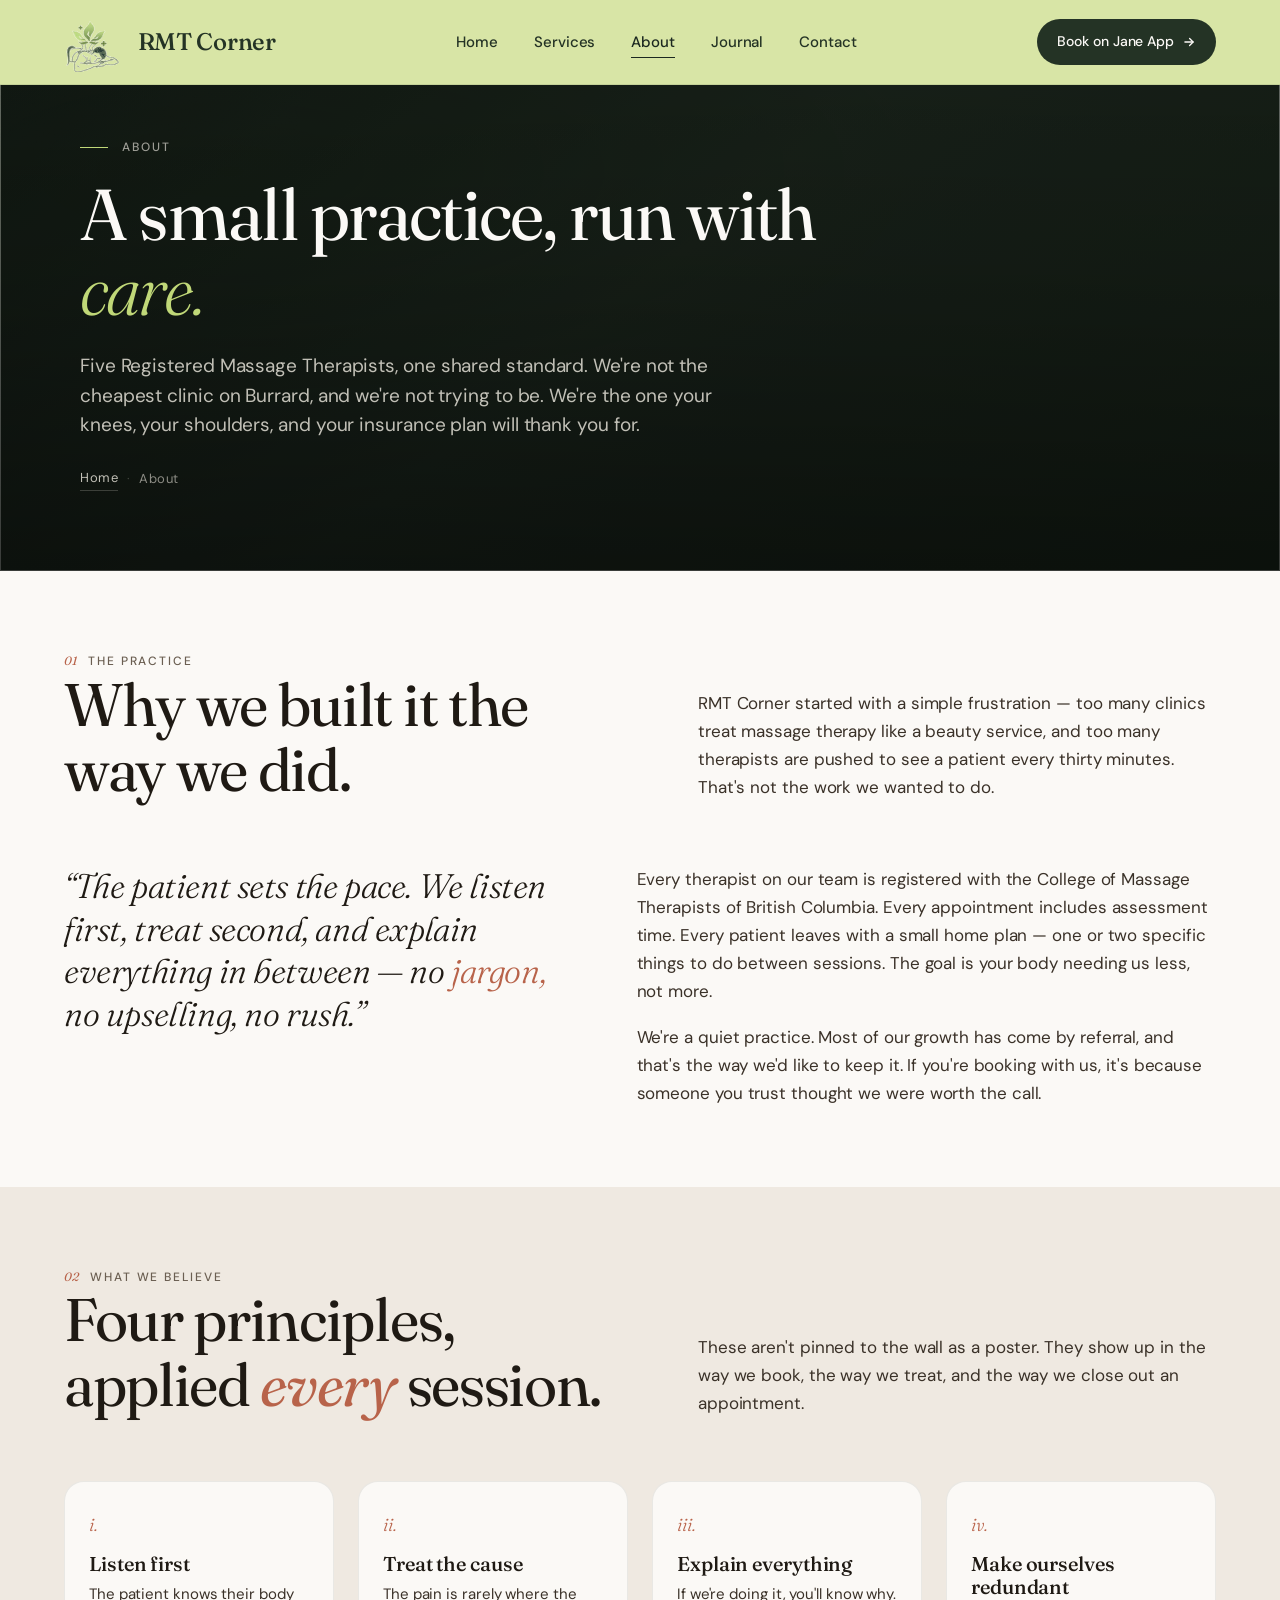
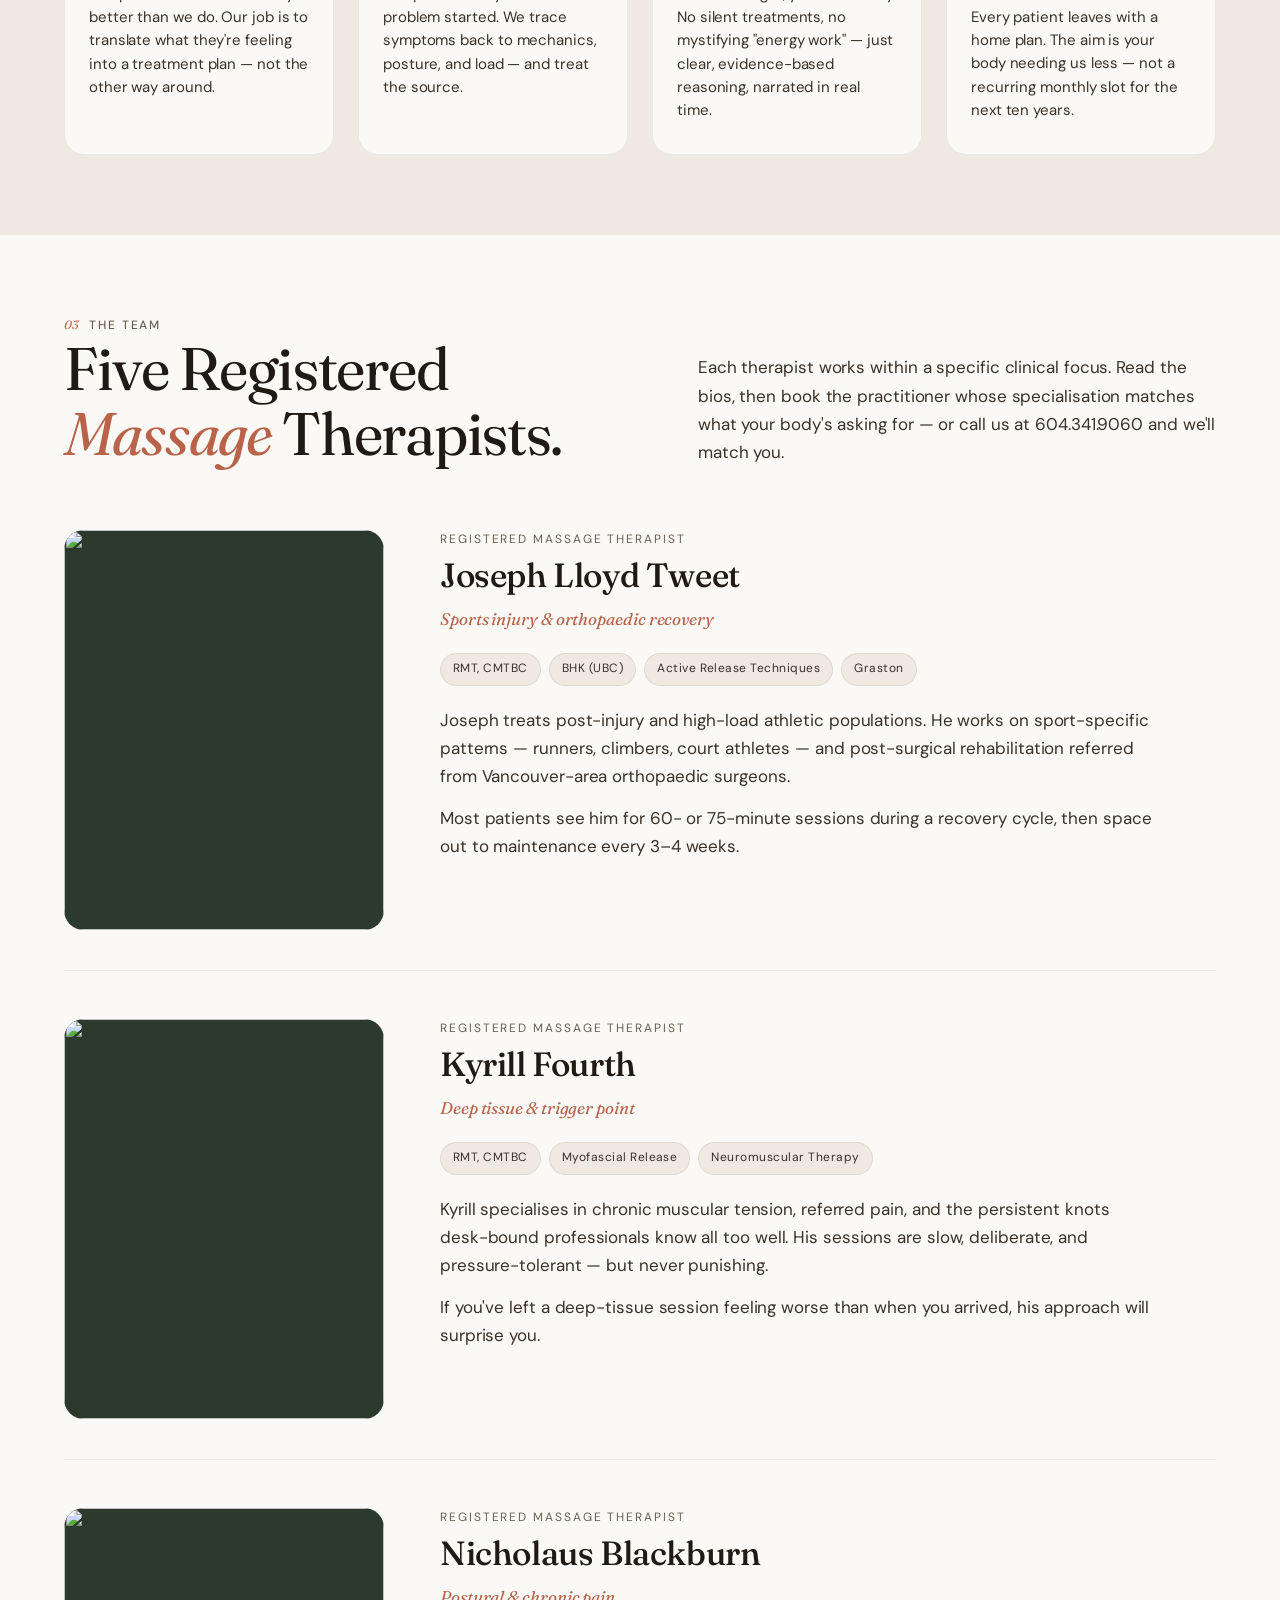
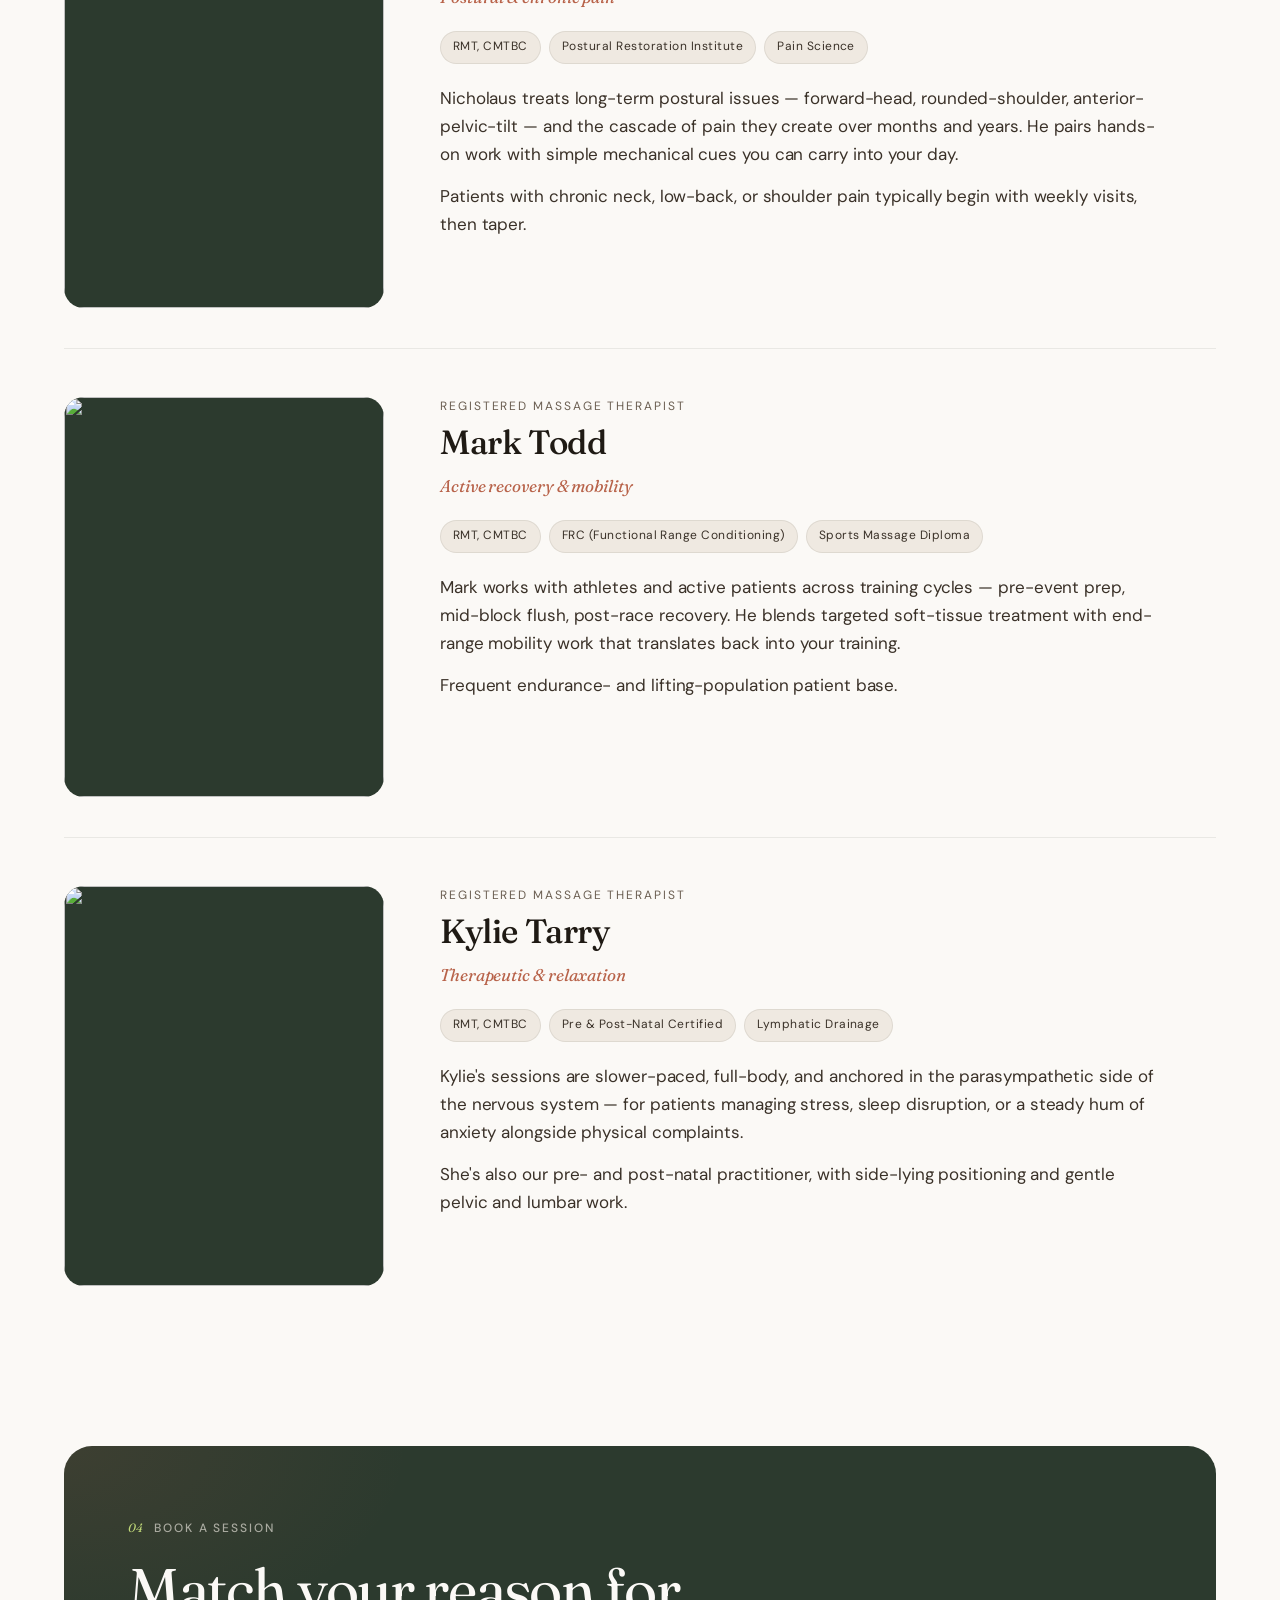
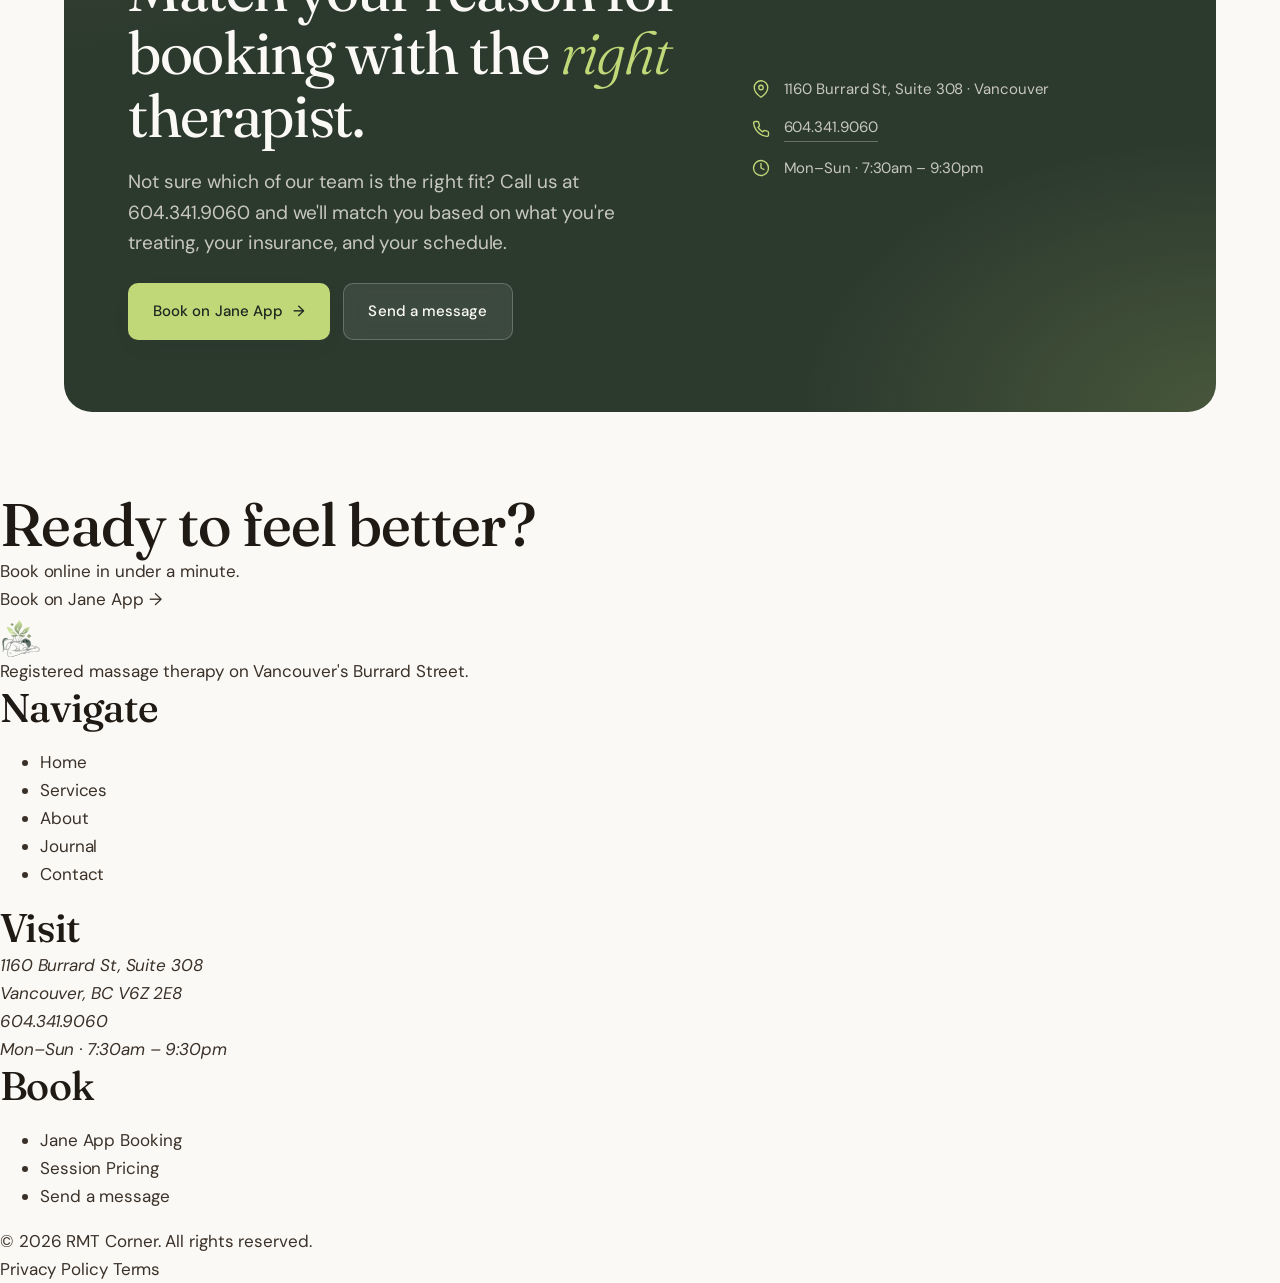
==== about.html @ 3a5db809 "Initial commit: RMT Corner clinic website Static HTML/CSS site for RMT Corner, a Vancouver-based RMT" ====
<!doctype html>
<html lang="en">
<head>
  <meta charset="utf-8" />
  <meta name="viewport" content="width=device-width, initial-scale=1" />
  <meta name="theme-color" content="#2C3A2E" />

  <title>About & Therapists — RMT Corner Vancouver</title>
  <meta name="description" content="Meet the five Registered Massage Therapists at RMT Corner on Burrard Street. Credentials, treatment focus, and the philosophy behind our practice in Vancouver." />
  <link rel="canonical" href="https://rmtcorner.com/about" />

  <meta property="og:type" content="website" />
  <meta property="og:title" content="About & Therapists — RMT Corner" />
  <meta property="og:description" content="Meet the team behind RMT Corner on Burrard Street, Vancouver." />
  <meta property="og:url" content="https://rmtcorner.com/about" />
  <meta name="twitter:card" content="summary_large_image" />

  <link rel="icon" href="/assets/logo.svg" type="image/svg+xml" />
  <link rel="preconnect" href="https://fonts.googleapis.com" />
  <link rel="preconnect" href="https://fonts.gstatic.com" crossorigin />
  <link rel="stylesheet" href="/styles.css" />
  <script src="https://cdn.tailwindcss.com"></script>
  <script defer src="https://unpkg.com/alpinejs@3.x.x/dist/cdn.min.js"></script>

  <script type="application/ld+json">
  {
    "@context": "https://schema.org",
    "@type": "AboutPage",
    "mainEntity": {
      "@type": "LocalBusiness",
      "name": "RMT Corner",
      "employee": [
        {"@type":"Person","name":"Joseph Lloyd Tweet","jobTitle":"Registered Massage Therapist"},
        {"@type":"Person","name":"Kyrill Fourth","jobTitle":"Registered Massage Therapist"},
        {"@type":"Person","name":"Nicholaus Blackburn","jobTitle":"Registered Massage Therapist"},
        {"@type":"Person","name":"Mark Todd","jobTitle":"Registered Massage Therapist"},
        {"@type":"Person","name":"Kylie Tarry","jobTitle":"Registered Massage Therapist"}
      ]
    }
  }
  </script>
</head>
<body>
  <a href="#main" class="skip-link">Skip to main content</a>

  <header
    x-data="{ open: false, scrolled: false }"
    x-init="window.addEventListener('scroll', () => scrolled = window.scrollY > 24, { passive: true })"
    :data-scrolled="scrolled.toString()"
    :class="{ 'menu-open': open }"
    class="site-nav"
  >
    <div class="nav-inner">
      <a href="/" class="nav-brand" aria-label="RMT Corner — Home">
        <img src="/assets/logo.svg" alt="" width="56" height="56" />
        <span class="nav-wordmark">RMT Corner</span>
      </a>
      <nav class="nav-links" aria-label="Primary">
        <a href="/">Home</a>
        <a href="/services">Services</a>
        <a href="/about" aria-current="page">About</a>
        <a href="/blog">Journal</a>
        <a href="/contact">Contact</a>
      </nav>
      <a href="https://rmtcorner.janeapp.com/" target="_blank" rel="noopener" class="nav-cta">Book on Jane App
        <svg width="14" height="14" viewBox="0 0 24 24" fill="none" stroke="currentColor" stroke-width="2.2" stroke-linecap="round" stroke-linejoin="round" aria-hidden="true"><path d="M5 12h14"/><path d="m13 6 6 6-6 6"/></svg>
      </a>
      <button @click="open = !open" :aria-expanded="open" aria-controls="mobile-menu" class="nav-burger" aria-label="Open menu">
        <span></span><span></span><span></span>
      </button>
    </div>
    <div id="mobile-menu" x-show="open" x-cloak x-transition class="nav-mobile">
      <a href="/">Home</a>
      <a href="/services">Services</a>
      <a href="/about" aria-current="page">About</a>
      <a href="/blog">Journal</a>
      <a href="/contact">Contact</a>
      <a href="https://rmtcorner.janeapp.com/" target="_blank" rel="noopener" class="nav-cta-mobile">Book on Jane App</a>
    </div>
  </header>

  <main id="main">

    <!-- ============================================================
         PAGE HERO
         ============================================================ -->
    <section class="page-hero" aria-labelledby="page-title">
      <img class="page-hero-bg" alt="" aria-hidden="true" width="1920" height="1080" fetchpriority="high"
           src="https://images.unsplash.com/photo-1731336479432-3eb5fdb3ab1c?w=1920&q=80&auto=format&fit=crop">
      <div class="page-hero-wash" aria-hidden="true"></div>
      <svg class="page-hero-grain" aria-hidden="true" preserveAspectRatio="none"><filter id="g-ab"><feTurbulence type="fractalNoise" baseFrequency="0.85" numOctaves="2"/></filter><rect width="100%" height="100%" filter="url(#g-ab)"/></svg>
      <div class="page-hero-vignette" aria-hidden="true"></div>
      <div class="page-hero-content">
        <p class="page-hero-eyebrow"><span class="pip" aria-hidden="true"></span>About</p>
        <h1 id="page-title" class="page-hero-title">A small practice, run with <em>care.</em></h1>
        <p class="page-hero-deck">
          Five Registered Massage Therapists, one shared standard. We're not the cheapest clinic on Burrard, and we're not trying to be. We're the one your knees, your shoulders, and your insurance plan will thank you for.
        </p>
        <nav class="crumbs" aria-label="Breadcrumb">
          <a href="/">Home</a><span class="sep">·</span><span aria-current="page">About</span>
        </nav>
      </div>
    </section>

    <!-- ============================================================
         01 — PHILOSOPHY
         ============================================================ -->
    <section class="section">
      <div class="container">
        <div class="section-head--split">
          <div>
            <p class="eyebrow"><span class="num">01</span> The Practice</p>
            <h2>Why we built it the way we did.</h2>
          </div>
          <div>
            <p class="deck">
              RMT Corner started with a simple frustration — too many clinics treat massage therapy like a beauty service, and too many therapists are pushed to see a patient every thirty minutes. That's not the work we wanted to do.
            </p>
          </div>
        </div>

        <div class="practice">
          <p class="quote">
            “The patient sets the pace. We listen first, treat second, and explain everything in between — no <em>jargon,</em> no upselling, no rush.”
          </p>
          <div>
            <p>
              Every therapist on our team is registered with the College of Massage Therapists of British Columbia. Every appointment includes assessment time. Every patient leaves with a small home plan — one or two specific things to do between sessions. The goal is your body needing us less, not more.</p>
            <p>
              We're a quiet practice. Most of our growth has come by referral, and that's the way we'd like to keep it. If you're booking with us, it's because someone you trust thought we were worth the call.
            </p>
          </div>
        </div>
      </div>
    </section>

    <!-- ============================================================
         02 — VALUES
         ============================================================ -->
    <section class="section section-sand">
      <div class="container">
        <div class="section-head--split">
          <div>
            <p class="eyebrow"><span class="num">02</span> What We Believe</p>
            <h2>Four principles, applied <em class="italic-accent">every</em> session.</h2>
          </div>
          <div>
            <p class="deck">
              These aren't pinned to the wall as a poster. They show up in the way we book, the way we treat, and the way we close out an appointment.
            </p>
          </div>
        </div>

        <div class="values">
          <article class="value">
            <span class="num">i.</span>
            <h3>Listen first</h3>
            <p>The patient knows their body better than we do. Our job is to translate what they're feeling into a treatment plan — not the other way around.</p>
          </article>
          <article class="value">
            <span class="num">ii.</span>
            <h3>Treat the cause</h3>
            <p>The pain is rarely where the problem started. We trace symptoms back to mechanics, posture, and load — and treat the source.</p>
          </article>
          <article class="value">
            <span class="num">iii.</span>
            <h3>Explain everything</h3>
            <p>If we're doing it, you'll know why. No silent treatments, no mystifying "energy work" — just clear, evidence-based reasoning, narrated in real time.</p>
          </article>
          <article class="value">
            <span class="num">iv.</span>
            <h3>Make ourselves redundant</h3>
            <p>Every patient leaves with a home plan. The aim is your body needing us less — not a recurring monthly slot for the next ten years.</p>
          </article>
        </div>
      </div>
    </section>

    <!-- ============================================================
         03 — THERAPISTS (full bios)
         ============================================================ -->
    <section class="section">
      <div class="container">
        <div class="section-head--split">
          <div>
            <p class="eyebrow"><span class="num">03</span> The Team</p>
            <h2>Five Registered <em class="italic-accent">Massage</em> Therapists.</h2>
          </div>
          <div>
            <p class="deck">
              Each therapist works within a specific clinical focus. Read the bios, then book the practitioner whose specialisation matches what your body's asking for — or call us at 604.341.9060 and we'll match you.
            </p>
          </div>
        </div>

        <div class="profile-grid">

          <article class="profile" id="joseph">
            <div class="profile-photo">
              <img class="ph" alt="" aria-hidden="true" loading="lazy" width="900" height="1125"
                   src="https://images.unsplash.com/photo-1512290746430-3ffb4fab31bc?w=900&q=80&auto=format&fit=crop">
            </div>
            <div class="profile-meta">
              <p class="role">Registered Massage Therapist</p>
              <h3>Joseph Lloyd Tweet</h3>
              <p class="focus">Sports injury &amp; orthopaedic recovery</p>
              <ul class="credentials">
                <li>RMT, CMTBC</li>
                <li>BHK (UBC)</li>
                <li>Active Release Techniques</li>
                <li>Graston</li>
              </ul>
              <div class="bio">
                <p>Joseph treats post-injury and high-load athletic populations. He works on sport-specific patterns — runners, climbers, court athletes — and post-surgical rehabilitation referred from Vancouver-area orthopaedic surgeons.</p>
                <p>Most patients see him for 60- or 75-minute sessions during a recovery cycle, then space out to maintenance every 3–4 weeks.</p>
              </div>
            </div>
          </article>

          <article class="profile" id="kyrill">
            <div class="profile-photo">
              <img class="ph" alt="" aria-hidden="true" loading="lazy" width="900" height="1125"
                   src="https://images.unsplash.com/photo-1697534538975-cc0254e908fd?w=900&q=80&auto=format&fit=crop">
            </div>
            <div class="profile-meta">
              <p class="role">Registered Massage Therapist</p>
              <h3>Kyrill Fourth</h3>
              <p class="focus">Deep tissue &amp; trigger point</p>
              <ul class="credentials">
                <li>RMT, CMTBC</li>
                <li>Myofascial Release</li>
                <li>Neuromuscular Therapy</li>
              </ul>
              <div class="bio">
                <p>Kyrill specialises in chronic muscular tension, referred pain, and the persistent knots desk-bound professionals know all too well. His sessions are slow, deliberate, and pressure-tolerant — but never punishing.</p>
                <p>If you've left a deep-tissue session feeling worse than when you arrived, his approach will surprise you.</p>
              </div>
            </div>
          </article>

          <article class="profile" id="nicholaus">
            <div class="profile-photo">
              <img class="ph" alt="" aria-hidden="true" loading="lazy" width="900" height="1125"
                   src="https://images.unsplash.com/photo-1635352558665-0b01650e9b84?w=900&q=80&auto=format&fit=crop">
            </div>
            <div class="profile-meta">
              <p class="role">Registered Massage Therapist</p>
              <h3>Nicholaus Blackburn</h3>
              <p class="focus">Postural &amp; chronic pain</p>
              <ul class="credentials">
                <li>RMT, CMTBC</li>
                <li>Postural Restoration Institute</li>
                <li>Pain Science</li>
              </ul>
              <div class="bio">
                <p>Nicholaus treats long-term postural issues — forward-head, rounded-shoulder, anterior-pelvic-tilt — and the cascade of pain they create over months and years. He pairs hands-on work with simple mechanical cues you can carry into your day.</p>
                <p>Patients with chronic neck, low-back, or shoulder pain typically begin with weekly visits, then taper.</p>
              </div>
            </div>
          </article>

          <article class="profile" id="mark">
            <div class="profile-photo">
              <img class="ph" alt="" aria-hidden="true" loading="lazy" width="900" height="1125"
                   src="https://images.unsplash.com/photo-1512867957657-38dbae50a35b?w=900&q=80&auto=format&fit=crop">
            </div>
            <div class="profile-meta">
              <p class="role">Registered Massage Therapist</p>
              <h3>Mark Todd</h3>
              <p class="focus">Active recovery &amp; mobility</p>
              <ul class="credentials">
                <li>RMT, CMTBC</li>
                <li>FRC (Functional Range Conditioning)</li>
                <li>Sports Massage Diploma</li>
              </ul>
              <div class="bio">
                <p>Mark works with athletes and active patients across training cycles — pre-event prep, mid-block flush, post-race recovery. He blends targeted soft-tissue treatment with end-range mobility work that translates back into your training.</p>
                <p>Frequent endurance- and lifting-population patient base.</p>
              </div>
            </div>
          </article>

          <article class="profile" id="kylie">
            <div class="profile-photo">
              <img class="ph" alt="" aria-hidden="true" loading="lazy" width="900" height="1125"
                   src="https://images.unsplash.com/photo-1515377905703-c4788e51af15?w=900&q=80&auto=format&fit=crop">
            </div>
            <div class="profile-meta">
              <p class="role">Registered Massage Therapist</p>
              <h3>Kylie Tarry</h3>
              <p class="focus">Therapeutic &amp; relaxation</p>
              <ul class="credentials">
                <li>RMT, CMTBC</li>
                <li>Pre &amp; Post-Natal Certified</li>
                <li>Lymphatic Drainage</li>
              </ul>
              <div class="bio">
                <p>Kylie's sessions are slower-paced, full-body, and anchored in the parasympathetic side of the nervous system — for patients managing stress, sleep disruption, or a steady hum of anxiety alongside physical complaints.</p>
                <p>She's also our pre- and post-natal practitioner, with side-lying positioning and gentle pelvic and lumbar work.</p>
              </div>
            </div>
          </article>

        </div>
        <!-- [CLIENT TO PROVIDE] real headshots replace the gradient placeholders. -->
      </div>
    </section>

    <!-- ============================================================
         04 — BOOKING CTA
         ============================================================ -->
    <section class="section" id="booking">
      <div class="container">
        <div class="cta-block">
          <div>
            <p class="eyebrow eyebrow--on-dark" style="margin-bottom:1.25rem"><span class="num">04</span> Book a session</p>
            <h2>Match your reason for booking with the <em>right</em> therapist.</h2>
            <p class="lead lead--on-dark" style="margin-top:1.25rem; max-width:48ch;">
              Not sure which of our team is the right fit? Call us at 604.341.9060 and we'll match you based on what you're treating, your insurance, and your schedule.
            </p>
            <div class="cta-actions">
              <a href="https://rmtcorner.janeapp.com/" target="_blank" rel="noopener" class="btn btn-leaf">Book on Jane App <span class="arrow" aria-hidden="true">→</span></a>
              <a href="/contact" class="btn btn-ghost-light">Send a message</a>
            </div>
          </div>
          <div class="cta-meta">
            <div class="meta-row">
              <svg viewBox="0 0 24 24" fill="none" stroke="currentColor" stroke-width="1.8" stroke-linecap="round" stroke-linejoin="round" aria-hidden="true"><path d="M21 10c0 7-9 13-9 13s-9-6-9-13a9 9 0 0 1 18 0z"/><circle cx="12" cy="10" r="3"/></svg>
              1160 Burrard St, Suite 308 · Vancouver
            </div>
            <div class="meta-row">
              <svg viewBox="0 0 24 24" fill="none" stroke="currentColor" stroke-width="1.8" stroke-linecap="round" stroke-linejoin="round" aria-hidden="true"><path d="M22 16.92v3a2 2 0 0 1-2.18 2 19.79 19.79 0 0 1-8.63-3.07 19.5 19.5 0 0 1-6-6 19.79 19.79 0 0 1-3.07-8.67A2 2 0 0 1 4.11 2h3a2 2 0 0 1 2 1.72 12.84 12.84 0 0 0 .7 2.81 2 2 0 0 1-.45 2.11L8.09 9.91a16 16 0 0 0 6 6l1.27-1.27a2 2 0 0 1 2.11-.45 12.84 12.84 0 0 0 2.81.7A2 2 0 0 1 22 16.92z"/></svg>
              <a href="tel:+16043419060" style="color:inherit; border-bottom:1px solid rgba(244,239,230,0.3); padding-bottom:1px;">604.341.9060</a>
            </div>
            <div class="meta-row">
              <svg viewBox="0 0 24 24" fill="none" stroke="currentColor" stroke-width="1.8" stroke-linecap="round" stroke-linejoin="round" aria-hidden="true"><circle cx="12" cy="12" r="10"/><polyline points="12 6 12 12 16 14"/></svg>
              Mon–Sun · 7:30am – 9:30pm
            </div>
          </div>
        </div>
      </div>
    </section>

  </main>

  <footer class="bg-[#1C1F1B] text-[#A09880]">
    <div class="border-b border-white/10 py-12 px-6 md:px-12">
      <div class="max-w-7xl mx-auto flex flex-col md:flex-row items-start md:items-center justify-between gap-6">
        <div>
          <h2 class="text-white text-2xl font-semibold mb-1" style="font-family:var(--font-display); font-weight:500; letter-spacing:-0.012em;">Ready to feel better?</h2>
          <p class="text-white/50 text-sm">Book online in under a minute.</p>
        </div>
        <a href="https://rmtcorner.janeapp.com/" target="_blank" rel="noopener" class="inline-flex items-center gap-2 bg-[#C0D878] text-[#1C1F1B] font-medium px-6 py-3 rounded-lg hover:bg-[#d4e89a] transition-colors duration-200">Book on Jane App <span aria-hidden="true">→</span></a>
      </div>
    </div>
    <div class="max-w-7xl mx-auto px-6 md:px-12 py-12 md:py-16 grid grid-cols-2 md:grid-cols-4 gap-8 md:gap-12">
      <div class="col-span-2 md:col-span-1">
        <img src="/assets/logo.svg" alt="RMT Corner" width="44" height="44" class="mb-4 brightness-0 invert opacity-80" />
        <p class="text-sm leading-relaxed mb-2">Registered massage therapy on Vancouver's Burrard Street.</p>
      </div>
      <div>
        <h3 class="text-white/90 text-xs uppercase tracking-widest mb-4">Navigate</h3>
        <ul class="space-y-2 text-sm">
          <li><a href="/" class="hover:text-white/80 transition-colors duration-200">Home</a></li>
          <li><a href="/services" class="hover:text-white/80 transition-colors duration-200">Services</a></li>
          <li><a href="/about" class="hover:text-white/80 transition-colors duration-200">About</a></li>
          <li><a href="/blog" class="hover:text-white/80 transition-colors duration-200">Journal</a></li>
          <li><a href="/contact" class="hover:text-white/80 transition-colors duration-200">Contact</a></li>
        </ul>
      </div>
      <div>
        <h3 class="text-white/90 text-xs uppercase tracking-widest mb-4">Visit</h3>
        <address class="not-italic text-sm leading-loose">
          1160 Burrard St, Suite 308<br />
          Vancouver, BC V6Z 2E8<br />
          <a href="tel:6043419060" class="hover:text-white/80 transition-colors duration-200">604.341.9060</a><br />
          Mon–Sun · 7:30am – 9:30pm
        </address>
      </div>
      <div>
        <h3 class="text-white/90 text-xs uppercase tracking-widest mb-4">Book</h3>
        <ul class="space-y-2 text-sm">
          <li><a href="https://rmtcorner.janeapp.com/" target="_blank" rel="noopener" class="hover:text-white/80 transition-colors duration-200">Jane App Booking</a></li>
          <li><a href="/services" class="hover:text-white/80 transition-colors duration-200">Session Pricing</a></li>
          <li><a href="/contact" class="hover:text-white/80 transition-colors duration-200">Send a message</a></li>
        </ul>
      </div>
    </div>
    <div class="border-t border-white/10 px-6 md:px-12 py-5">
      <div class="max-w-7xl mx-auto flex flex-col sm:flex-row justify-between items-center gap-3 text-xs text-white/30">
        <span>© 2026 RMT Corner. All rights reserved.</span>
        <div class="flex gap-6">
          <a href="/privacy" class="hover:text-white/60 transition-colors duration-200">Privacy Policy</a>
          <a href="/terms" class="hover:text-white/60 transition-colors duration-200">Terms</a>
        </div>
      </div>
    </div>
  </footer>
</body>
</html>
---- styles.css ----
/* ============================================================
   RMT Corner — Design System
   ============================================================ */

@import url('https://fonts.googleapis.com/css2?family=Fraunces:ital,opsz,wght@0,9..144,300;0,9..144,400;0,9..144,500;0,9..144,600;1,9..144,300;1,9..144,400;1,9..144,500&family=DM+Sans:opsz,wght@9..40,300;9..40,400;9..40,500;9..40,600;9..40,700&display=swap');
@import url('./design-tokens.css');

/* ---------- Reset & base ---------- */

*, *::before, *::after { box-sizing: border-box; }
html { -webkit-text-size-adjust: 100%; scroll-behavior: smooth; }

body {
  margin: 0;
  background: var(--bg-page);
  color: var(--text-body);
  font-family: var(--font-body);
  font-size: var(--fs-body);
  font-weight: 400;
  line-height: 1.65;
  letter-spacing: -0.005em;
  -webkit-font-smoothing: antialiased;
  -moz-osx-font-smoothing: grayscale;
  text-rendering: optimizeLegibility;
}

img, svg, picture, video { max-width: 100%; height: auto; display: block; }
a { color: inherit; text-decoration: none; }
button { font-family: inherit; cursor: pointer; }
[x-cloak] { display: none !important; }

::selection { background: var(--leaf-500); color: var(--forest-900); }

/* ---------- Skip link ---------- */
.skip-link {
  position: absolute; left: -9999px; top: 0;
  background: var(--forest-700); color: var(--bone-50);
  padding: 0.85rem 1.25rem; font-weight: 500; z-index: 100;
  border-radius: 0 0 var(--r-sm) 0;
}
.skip-link:focus { left: 0; }

/* ---------- Layout primitives ---------- */
.container {
  width: 100%;
  max-width: var(--container);
  margin-inline: auto;
  padding-inline: var(--gutter);
}
@media (min-width: 768px) {
  .container { padding-inline: var(--gutter-md); }
}
@media (min-width: 1280px) {
  .container { padding-inline: var(--gutter-lg); }
}

.section {
  padding-block: var(--section-py);
}
@media (min-width: 768px) {
  .section { padding-block: var(--section-py-md); }
}
@media (min-width: 1024px) {
  .section { padding-block: var(--section-py-lg); }
}

/* ---------- Typography ---------- */
.eyebrow {
  font-family: var(--font-body);
  font-size: var(--fs-eyebrow);
  font-weight: 500;
  letter-spacing: 0.16em;
  text-transform: uppercase;
  color: var(--text-secondary);
}
.eyebrow--on-dark { color: var(--text-on-dark-muted); }
.eyebrow .num {
  font-family: var(--font-display);
  font-style: italic;
  font-weight: 400;
  letter-spacing: 0;
  margin-right: 0.5em;
  color: var(--clay-500);
}
.eyebrow--on-dark .num { color: var(--leaf-500); }

.display, .h1, h1 {
  font-family: var(--font-display);
  font-weight: 400;
  font-size: var(--fs-h1);
  line-height: 1.05;
  letter-spacing: -0.025em;
  color: var(--text-primary);
  margin: 0;
}
.display { font-size: var(--fs-display); }

.h2, h2 {
  font-family: var(--font-display);
  font-weight: 400;
  font-size: var(--fs-h2);
  line-height: 1.08;
  letter-spacing: -0.022em;
  color: var(--text-primary);
  margin: 0;
}
.h3, h3 {
  font-family: var(--font-display);
  font-weight: 500;
  font-size: var(--fs-h3);
  line-height: 1.15;
  letter-spacing: -0.018em;
  color: var(--text-primary);
  margin: 0;
}
.h4, h4 {
  font-family: var(--font-display);
  font-weight: 500;
  font-size: var(--fs-h4);
  line-height: 1.2;
  letter-spacing: -0.012em;
  color: var(--text-primary);
  margin: 0;
}
.h5, h5 {
  font-family: var(--font-body);
  font-size: var(--fs-h5);
  font-weight: 500;
  line-height: 1.3;
  letter-spacing: -0.005em;
  color: var(--text-primary);
  margin: 0;
}

.lead {
  font-size: var(--fs-body-lg);
  line-height: 1.6;
  color: var(--text-body);
  max-width: 60ch;
}
.lead--on-dark { color: rgba(244, 239, 230, 0.78); }

.italic-accent {
  font-style: italic;
  font-weight: 400;
  color: var(--clay-500);
}
.italic-accent--leaf { color: var(--leaf-500); }

.muted-on-dark { color: var(--text-on-dark-muted); }

p { margin: 0; }
p + p { margin-top: 1em; }

/* ---------- Buttons (4 states each) ---------- */
.btn {
  display: inline-flex;
  align-items: center;
  gap: 0.6rem;
  padding: 0.95rem 1.5rem;
  border-radius: var(--r-sm);
  font-size: 0.9375rem;
  font-weight: 500;
  letter-spacing: 0.005em;
  border: 1px solid transparent;
  cursor: pointer;
  transition: transform var(--dur-base) var(--ease-soft),
              background-color var(--dur-base) var(--ease-soft),
              color var(--dur-base) var(--ease-soft),
              box-shadow var(--dur-base) var(--ease-soft),
              border-color var(--dur-base) var(--ease-soft);
  user-select: none;
  white-space: nowrap;
  min-height: 44px;
}
.btn .arrow {
  transition: transform var(--dur-base) var(--ease-soft);
  display: inline-block;
}
.btn:hover .arrow { transform: translateX(3px); }

.btn-primary {
  background: var(--forest-700);
  color: var(--bone-50);
  box-shadow: var(--shadow-soft);
}
.btn-primary:hover { background: var(--forest-800); transform: translateY(-1px); box-shadow: var(--shadow-card); }
.btn-primary:focus-visible { outline: 2px solid var(--leaf-500); outline-offset: 3px; }
.btn-primary:active { transform: translateY(0); background: var(--forest-900); }

.btn-leaf {
  background: var(--leaf-500);
  color: var(--forest-900);
  box-shadow: var(--shadow-soft);
}
.btn-leaf:hover { background: var(--leaf-400); transform: translateY(-1px); box-shadow: var(--shadow-card); }
.btn-leaf:focus-visible { outline: 2px solid var(--forest-700); outline-offset: 3px; }
.btn-leaf:active { transform: translateY(0); background: var(--leaf-600); }

.btn-ghost {
  background: transparent;
  color: var(--text-primary);
  border-color: var(--border-soft);
}
.btn-ghost:hover { background: var(--bone-100); border-color: var(--ink-700); }
.btn-ghost:focus-visible { outline: 2px solid var(--forest-700); outline-offset: 3px; }
.btn-ghost:active { background: var(--bone-200); }

.btn-ghost-light {
  background: rgba(255,255,255,0.08);
  color: var(--bone-50);
  border-color: rgba(255,255,255,0.22);
  backdrop-filter: blur(8px);
}
.btn-ghost-light:hover { background: rgba(255,255,255,0.16); border-color: rgba(255,255,255,0.4); }
.btn-ghost-light:focus-visible { outline: 2px solid var(--leaf-500); outline-offset: 3px; }
.btn-ghost-light:active { background: rgba(255,255,255,0.22); }

.link-arrow {
  display: inline-flex; align-items: center; gap: 0.4rem;
  font-weight: 500;
  color: var(--forest-700);
  border-bottom: 1px solid currentColor;
  padding-bottom: 2px;
  transition: color var(--dur-base) var(--ease-soft);
}
.link-arrow .arrow { transition: transform var(--dur-base) var(--ease-soft); }
.link-arrow:hover { color: var(--clay-500); }
.link-arrow:hover .arrow { transform: translateX(3px); }
.link-arrow:focus-visible { outline: 2px solid var(--forest-700); outline-offset: 3px; border-radius: 2px; }

/* Global focus-visible safety net */
:focus-visible { outline: 2px solid var(--forest-700); outline-offset: 3px; border-radius: 4px; }

/* ============================================================
   NAV  —  solid light-leaf-green bar, persistent across pages
   ============================================================ */
.site-nav {
  position: fixed; inset-inline: 0; top: 0;
  z-index: var(--z-nav);
  background: #D8E5A6;
  border-bottom: 1px solid rgba(28, 40, 32, 0.10);
  transition: box-shadow var(--dur-base) var(--ease-soft);
}
.site-nav[data-scrolled="true"] {
  box-shadow: 0 6px 20px -10px rgba(28, 40, 32, 0.15);
}

.site-nav .nav-inner {
  display: grid;
  grid-template-columns: auto 1fr auto;
  align-items: center;
  gap: 1.25rem;
  height: 72px;
  max-width: var(--container);
  margin-inline: auto;
  padding-inline: var(--gutter);
  position: relative;
  z-index: 2;
}
@media (min-width: 768px) {
  .site-nav .nav-inner { padding-inline: var(--gutter-md); height: 84px; }
}
@media (min-width: 1280px) {
  .site-nav .nav-inner { padding-inline: var(--gutter-lg); }
}

.nav-brand {
  display: inline-flex; align-items: center; gap: 0.85rem;
  color: var(--forest-800);
}
.nav-brand img {
  width: 56px; height: 56px;
}
@media (min-width: 768px) {
  .nav-brand img { width: 60px; height: 60px; }
}
.nav-wordmark {
  font-family: var(--font-display);
  font-weight: 500;
  font-size: 1.375rem;
  letter-spacing: -0.012em;
  color: var(--forest-800);
}
@media (min-width: 768px) {
  .nav-wordmark { font-size: 1.5rem; }
}

.nav-links {
  display: none;
  gap: 2.25rem;
  justify-self: center;
}
@media (min-width: 1024px) { .nav-links { display: flex; } }
.nav-links a {
  position: relative;
  font-size: 0.9375rem;
  font-weight: 500;
  color: var(--forest-800);
  padding: 0.5rem 0;
  transition: color var(--dur-fast) var(--ease-soft);
}
.nav-links a::after {
  content: '';
  position: absolute; left: 0; bottom: 0.25rem;
  height: 1.5px; width: 0;
  background: var(--forest-800);
  transition: width var(--dur-base) var(--ease-soft);
}
.nav-links a:hover { color: var(--forest-900); }
.nav-links a:hover::after { width: 100%; }
.nav-links a[aria-current="page"] { color: var(--forest-900); }
.nav-links a[aria-current="page"]::after { width: 100%; background: var(--forest-900); }
.nav-links a:focus-visible { outline: 2px solid var(--forest-800); outline-offset: 4px; border-radius: 2px; }

.nav-cta {
  display: none;
  align-items: center;
  gap: 0.5rem;
  background: var(--forest-800);
  color: var(--bone-50);
  font-size: 0.875rem;
  font-weight: 500;
  padding: 0.7rem 1.25rem;
  border-radius: var(--r-pill);
  transition: background var(--dur-base) var(--ease-soft), transform var(--dur-base) var(--ease-soft), box-shadow var(--dur-base) var(--ease-soft);
}
@media (min-width: 1024px) { .nav-cta { display: inline-flex; } }
.nav-cta:hover { background: var(--forest-900); transform: translateY(-1px); box-shadow: 0 8px 16px -8px rgba(28, 40, 32, 0.4); }
.nav-cta:focus-visible { outline: 2px solid var(--forest-900); outline-offset: 3px; }
.nav-cta:active { transform: translateY(0); }

.nav-burger {
  display: inline-flex;
  flex-direction: column;
  justify-content: center;
  align-items: center;
  width: 44px; height: 44px;
  border: 1px solid rgba(28, 40, 32, 0.18);
  background: transparent;
  border-radius: var(--r-sm);
  gap: 4px;
  transition: background var(--dur-fast) var(--ease-soft), border-color var(--dur-fast) var(--ease-soft);
}
.nav-burger:hover { background: rgba(28, 40, 32, 0.06); border-color: rgba(28, 40, 32, 0.32); }
.nav-burger:focus-visible { outline: 2px solid var(--forest-800); outline-offset: 3px; }
.nav-burger span {
  display: block;
  width: 20px; height: 1.75px;
  background: var(--forest-800);
  transition: transform var(--dur-base) var(--ease-soft);
}
@media (min-width: 1024px) { .nav-burger { display: none; } }

.nav-mobile {
  position: fixed; inset: 0;
  background: var(--bg-page);
  padding: 6.5rem var(--gutter) 2rem;
  display: flex; flex-direction: column;
  gap: 0.5rem;
  overflow-y: auto;
  z-index: 1;
}
@media (min-width: 768px) {
  .nav-mobile { padding-top: 7.5rem; }
}
.nav-mobile a {
  font-family: var(--font-display);
  font-size: 1.75rem;
  font-weight: 400;
  letter-spacing: -0.015em;
  color: var(--text-primary);
  padding: 0.6rem 0;
  border-bottom: 1px solid var(--border-hairline);
}
.nav-mobile a[aria-current="page"] { color: var(--forest-700); font-style: italic; }
.nav-mobile .nav-cta-mobile {
  margin-top: 1.25rem;
  display: inline-flex;
  align-items: center;
  justify-content: center;
  background: var(--forest-700);
  color: var(--bone-50);
  font-family: var(--font-body);
  font-size: 0.9375rem;
  padding: 1rem 1.5rem;
  border-radius: var(--r-sm);
  border: none;
}

/* Spacer to offset fixed nav */
.nav-spacer { height: 72px; }
@media (min-width: 768px) { .nav-spacer { height: 84px; } }

/* ============================================================
   HERO
   ============================================================ */
.hero {
  position: relative;
  min-height: calc(100vh - 72px);
  min-height: calc(100dvh - 72px);
  display: flex;
  align-items: flex-end;
  overflow: hidden;
  isolation: isolate;
}
@media (min-width: 768px) {
  .hero {
    align-items: center;
    min-height: calc(100vh - 84px);
    min-height: calc(100dvh - 84px);
  }
}

/* Editorial photograph fills the hero — warm wash + grain layered on top */
.hero-bg {
  position: absolute; inset: 0; z-index: -4;
  width: 100%; height: 100%;
  object-fit: cover;
  object-position: center;
  background:
    radial-gradient(ellipse at 30% 50%, #4a6741 0%, #2C3A2E 38%, #1c2820 100%);
}
.hero-wash {
  position: absolute; inset: 0; z-index: -3; pointer-events: none;
  background:
    radial-gradient(ellipse 100% 70% at 78% 82%, rgba(184, 99, 74, 0.22), transparent 60%),
    rgba(44, 58, 46, 0.42);
  mix-blend-mode: multiply;
}
.hero-grain {
  position: absolute; inset: 0; z-index: -2;
  opacity: 0.07; mix-blend-mode: overlay; pointer-events: none;
}
.hero-vignette {
  position: absolute; inset: 0; z-index: -1; pointer-events: none;
  background:
    linear-gradient(to top, rgba(0,0,0,0.55), rgba(0,0,0,0.10) 45%, rgba(0,0,0,0) 70%),
    radial-gradient(ellipse 80% 60% at 50% 100%, rgba(0,0,0,0.4), transparent 70%);
}
@media (min-width: 768px) {
  .hero-vignette {
    background:
      linear-gradient(to right, rgba(0,0,0,0.55) 0%, rgba(0,0,0,0.20) 45%, rgba(0,0,0,0) 75%),
      radial-gradient(ellipse 60% 80% at 0% 50%, rgba(0,0,0,0.35), transparent 70%);
  }
}

.hero-content {
  position: relative; z-index: 1;
  width: 100%;
  max-width: var(--container);
  margin-inline: auto;
  padding: 5rem 1.5rem 9rem;
  color: var(--bone-50);
}
@media (min-width: 768px) {
  .hero-content { padding: 7rem 2.5rem 8rem; }
}
@media (min-width: 1280px) {
  .hero-content { padding: 8rem 4rem 8rem; }
}

.hero-eyebrow {
  display: inline-flex;
  align-items: center;
  gap: 0.85rem;
  font-size: var(--fs-eyebrow);
  font-weight: 500;
  letter-spacing: 0.18em;
  text-transform: uppercase;
  color: rgba(244, 239, 230, 0.62);
  margin-bottom: 1.5rem;
}
.hero-eyebrow .pip {
  width: 28px; height: 1px; background: var(--leaf-500);
}
.hero-eyebrow em {
  font-family: var(--font-display);
  font-style: italic;
  font-size: 1rem;
  letter-spacing: 0;
  text-transform: none;
  color: var(--leaf-500);
}

.hero-title {
  font-family: var(--font-display);
  font-weight: 400;
  font-size: clamp(2.75rem, 1.6rem + 5.5vw, 6rem);
  line-height: 1.02;
  letter-spacing: -0.028em;
  color: var(--bone-50);
  max-width: 16ch;
  margin: 0 0 1.75rem;
}
.hero-title em {
  font-style: italic;
  font-weight: 300;
  color: var(--leaf-500);
}

.hero-sub {
  font-size: var(--fs-body-lg);
  line-height: 1.55;
  color: rgba(244, 239, 230, 0.78);
  max-width: 38ch;
  margin: 0 0 2.5rem;
}

.hero-actions {
  display: flex;
  flex-wrap: wrap;
  gap: 0.85rem;
  align-items: center;
}

.hero-trust {
  position: absolute;
  inset-inline: 0; bottom: 0;
  z-index: 2;
  background: linear-gradient(to top, rgba(0,0,0,0.55), rgba(0,0,0,0));
  padding: 1.5rem;
}
@media (min-width: 768px) {
  .hero-trust { padding: 1.75rem 2.5rem; }
}
@media (min-width: 1280px) {
  .hero-trust { padding: 2rem 4rem; }
}
.hero-trust-inner {
  max-width: var(--container);
  margin-inline: auto;
  display: grid;
  grid-template-columns: repeat(2, minmax(0, 1fr));
  gap: 1.25rem 2rem;
}
@media (min-width: 640px)  { .hero-trust-inner { grid-template-columns: repeat(4, minmax(0, 1fr)); } }
.hero-trust-item {
  display: flex; flex-direction: column;
  border-left: 1px solid rgba(192, 216, 120, 0.35);
  padding-left: 1rem;
}
.hero-trust-item .num {
  font-family: var(--font-display);
  font-size: 1.875rem;
  font-weight: 400;
  color: var(--bone-50);
  line-height: 1;
  letter-spacing: -0.02em;
}
.hero-trust-item .num em { font-style: italic; color: var(--leaf-500); font-weight: 300; }
.hero-trust-item .lbl {
  font-size: 0.6875rem;
  letter-spacing: 0.16em;
  text-transform: uppercase;
  color: rgba(244, 239, 230, 0.55);
  margin-top: 0.5rem;
}

/* ============================================================
   SECTION PRIMITIVES
   ============================================================ */
.section-head {
  display: grid;
  gap: 1rem;
  margin-bottom: 2.5rem;
  max-width: 56ch;
}
@media (min-width: 1024px) {
  .section-head { margin-bottom: 3.5rem; }
}

.section-head .eyebrow { margin: 0; }
.section-head h2 { margin: 0; }
.section-head .deck {
  font-size: var(--fs-body-lg);
  color: var(--text-body);
  line-height: 1.55;
  margin: 0;
  max-width: 52ch;
}

.section-head--split {
  display: grid;
  gap: 1rem 4rem;
  max-width: none;
  margin-bottom: 3rem;
}
@media (min-width: 1024px) {
  .section-head--split {
    grid-template-columns: minmax(0, 1.1fr) minmax(0, 1fr);
    align-items: end;
    margin-bottom: 4rem;
  }
}

/* Forest dark section */
.section-dark {
  background: var(--bg-forest);
  color: var(--text-on-dark);
  position: relative;
  overflow: hidden;
}
.section-dark .eyebrow { color: var(--text-on-dark-muted); }
.section-dark h2, .section-dark h3, .section-dark h4 { color: var(--text-on-dark); }
.section-dark .deck { color: rgba(244, 239, 230, 0.78); }
.section-dark .grain {
  position: absolute; inset: 0;
  opacity: 0.05; mix-blend-mode: overlay;
  pointer-events: none;
}

/* Sand-elevated section */
.section-sand {
  background: var(--bg-sand);
}

/* ============================================================
   CARDS
   ============================================================ */
.card {
  background: var(--bone-50);
  border: 1px solid var(--border-hairline);
  border-radius: var(--r-lg);
  padding: 1.75rem;
  transition: transform var(--dur-base) var(--ease-soft),
              box-shadow var(--dur-base) var(--ease-soft);
}
.card--elevated { box-shadow: var(--shadow-soft); }
.card:hover { transform: translateY(-2px); box-shadow: var(--shadow-card); }

.card-icon {
  width: 48px; height: 48px;
  display: inline-flex; align-items: center; justify-content: center;
  border-radius: var(--r-md);
  background: var(--bone-200);
  color: var(--forest-700);
  margin-bottom: 1.25rem;
}
.card-icon svg { width: 24px; height: 24px; }

/* ============================================================
   CONDITIONS LIST (what we treat)
   ============================================================ */
.conditions {
  display: grid;
  grid-template-columns: repeat(2, minmax(0,1fr));
  column-gap: 2rem;
  row-gap: 0;
  list-style: none;
  margin: 0; padding: 0;
}
@media (min-width: 768px)  { .conditions { grid-template-columns: repeat(3, minmax(0,1fr)); } }
@media (min-width: 1024px) { .conditions { grid-template-columns: repeat(4, minmax(0,1fr)); } }
.conditions li {
  display: flex; align-items: baseline; gap: 0.65rem;
  padding: 0.85rem 0;
  border-bottom: 1px solid var(--border-hairline);
  font-size: 0.9375rem;
  color: var(--text-body);
}
.conditions li::before {
  content: '';
  width: 5px; height: 5px;
  border-radius: 50%;
  background: var(--leaf-500);
  flex-shrink: 0;
  transform: translateY(-2px);
}

/* ============================================================
   PILLARS (why an RMT)
   ============================================================ */
.pillars {
  display: grid;
  gap: 1.25rem;
  grid-template-columns: 1fr;
}
@media (min-width: 640px)  { .pillars { grid-template-columns: repeat(2, 1fr); } }
@media (min-width: 1024px) { .pillars { grid-template-columns: repeat(4, 1fr); gap: 1.5rem; } }

.pillar {
  background: rgba(244, 239, 230, 0.04);
  border: 1px solid rgba(244, 239, 230, 0.08);
  border-radius: var(--r-lg);
  padding: 1.75rem 1.5rem 2rem;
  position: relative;
  transition: background var(--dur-base) var(--ease-soft), border-color var(--dur-base) var(--ease-soft), transform var(--dur-base) var(--ease-soft);
}
.pillar:hover {
  background: rgba(244, 239, 230, 0.06);
  border-color: rgba(192, 216, 120, 0.28);
  transform: translateY(-2px);
}
.pillar .num {
  font-family: var(--font-display);
  font-style: italic;
  font-weight: 300;
  font-size: 1.125rem;
  color: var(--leaf-500);
  letter-spacing: 0;
  margin-bottom: 0.75rem;
  display: block;
}
.pillar h3 {
  font-family: var(--font-display);
  font-size: 1.375rem;
  font-weight: 500;
  letter-spacing: -0.012em;
  color: var(--bone-50);
  margin: 0 0 0.65rem;
  line-height: 1.2;
}
.pillar p {
  font-size: 0.9375rem;
  line-height: 1.55;
  color: rgba(244, 239, 230, 0.68);
  margin: 0;
}

/* ============================================================
   THERAPISTS PREVIEW GRID (asymmetric)
   ============================================================ */
.therapists-grid {
  display: grid;
  gap: 0.85rem;
  grid-template-columns: repeat(2, 1fr);
}
@media (min-width: 640px)  { .therapists-grid { grid-template-columns: repeat(3, 1fr); gap: 1rem; } }
@media (min-width: 1024px) { .therapists-grid { grid-template-columns: repeat(5, 1fr); gap: 1rem; } }

.therapist {
  position: relative;
  border-radius: var(--r-md);
  overflow: hidden;
  background: var(--forest-700);
  aspect-ratio: 3 / 4;
  isolation: isolate;
  cursor: pointer;
  transition: transform var(--dur-base) var(--ease-soft), box-shadow var(--dur-base) var(--ease-soft);
}
.therapist:hover { transform: translateY(-2px); box-shadow: var(--shadow-card); }
.therapist .photo {
  position: absolute; inset: 0;
  width: 100%; height: 100%;
  object-fit: cover;
  z-index: -2;
  transition: transform 700ms var(--ease-soft);
}
.therapist:hover .photo { transform: scale(1.04); }
.therapist .scrim {
  position: absolute; inset: 0; z-index: -1;
  background:
    linear-gradient(to top, rgba(8, 14, 10, 0.92) 0%, rgba(8, 14, 10, 0.55) 38%, rgba(8, 14, 10, 0.10) 70%, rgba(8, 14, 10, 0) 100%);
}
.therapist .meta {
  position: absolute; left: 0; right: 0; bottom: 0;
  padding: 0.85rem 0.95rem 1rem;
  color: var(--bone-50);
}
.therapist .meta .role {
  font-size: 0.625rem;
  letter-spacing: 0.16em;
  text-transform: uppercase;
  color: rgba(244, 239, 230, 0.62);
  margin-bottom: 0.25rem;
}
.therapist .meta .name {
  font-family: var(--font-display);
  font-weight: 500;
  font-size: 1.125rem;
  letter-spacing: -0.012em;
  line-height: 1.15;
  margin: 0 0 0.2rem;
  color: var(--bone-50);
}
.therapist .meta .focus {
  font-size: 0.75rem;
  color: rgba(244, 239, 230, 0.74);
  font-style: italic;
  line-height: 1.35;
}

/* Override the inline initials to be proportional to the smaller card */
.therapist .photo span {
  font-size: 3.5rem !important;
}

/* ============================================================
   SESSIONS / PRICING SNAPSHOT
   ============================================================ */
.sessions {
  display: grid;
  grid-template-columns: 1fr;
  gap: 1px;
  background: var(--border-hairline);
  border: 1px solid var(--border-hairline);
  border-radius: var(--r-lg);
  overflow: hidden;
}
@media (min-width: 640px)  { .sessions { grid-template-columns: repeat(2, 1fr); } }
@media (min-width: 1024px) { .sessions { grid-template-columns: repeat(5, 1fr); } }
.session {
  background: var(--bone-50);
  padding: 1.5rem 1.25rem 1.75rem;
  text-align: left;
  display: flex; flex-direction: column;
  transition: background var(--dur-base) var(--ease-soft);
  position: relative;
}
.session:hover { background: var(--bone-100); }
.session .duration {
  font-size: 0.6875rem;
  letter-spacing: 0.16em;
  text-transform: uppercase;
  color: var(--text-secondary);
  margin-bottom: 0.5rem;
}
.session .min {
  font-family: var(--font-display);
  font-size: 2.25rem;
  font-weight: 400;
  letter-spacing: -0.022em;
  line-height: 1;
  margin-bottom: 0.5rem;
  color: var(--text-primary);
}
.session .min .unit {
  font-style: italic;
  font-weight: 300;
  font-size: 1.125rem;
  color: var(--text-secondary);
  margin-left: 0.15em;
}
.session .price {
  margin-top: auto;
  font-family: var(--font-body);
  font-feature-settings: "tnum" 1;
  font-size: 1.125rem;
  font-weight: 500;
  color: var(--text-primary);
}
.session .price small {
  display: block;
  font-weight: 400;
  font-size: 0.75rem;
  color: var(--text-secondary);
  letter-spacing: 0.04em;
  margin-top: 0.2rem;
}

/* ============================================================
   TESTIMONIAL
   ============================================================ */
.testimonial {
  background: var(--bone-50);
  border: 1px solid var(--border-hairline);
  border-radius: var(--r-lg);
  padding: 2rem 1.75rem;
  display: flex; flex-direction: column;
  gap: 1.25rem;
  height: 100%;
}
.testimonial blockquote {
  margin: 0;
  font-family: var(--font-display);
  font-weight: 400;
  font-size: 1.25rem;
  line-height: 1.4;
  letter-spacing: -0.012em;
  color: var(--text-primary);
}
.testimonial blockquote em { color: var(--clay-500); }
.testimonial .stars { color: var(--leaf-600); letter-spacing: 0.1em; font-size: 0.875rem; }
.testimonial figcaption {
  display: flex; align-items: center; gap: 0.85rem;
  margin-top: auto;
  padding-top: 1.25rem;
  border-top: 1px solid var(--border-hairline);
}
.testimonial figcaption .avatar {
  width: 40px; height: 40px;
  border-radius: 50%;
  background: var(--bone-300);
  display: inline-flex; align-items: center; justify-content: center;
  font-family: var(--font-display);
  font-size: 1rem;
  color: var(--forest-700);
  font-weight: 500;
  flex-shrink: 0;
}
.testimonial figcaption .who { font-size: 0.9375rem; font-weight: 500; color: var(--text-primary); }
.testimonial figcaption .ctx { font-size: 0.8125rem; color: var(--text-secondary); }

/* ============================================================
   PRACTICE INTRO (callout)
   ============================================================ */
.practice {
  display: grid;
  gap: 2.5rem;
  grid-template-columns: 1fr;
  align-items: start;
}
@media (min-width: 1024px) {
  .practice { grid-template-columns: minmax(0, 0.85fr) minmax(0, 1fr); gap: 5rem; }
}
.practice .quote {
  font-family: var(--font-display);
  font-weight: 300;
  font-style: italic;
  font-size: clamp(1.625rem, 1.2rem + 1.4vw, 2.125rem);
  line-height: 1.25;
  color: var(--text-primary);
  letter-spacing: -0.012em;
}
.practice .quote em { color: var(--clay-500); font-style: italic; }

/* ============================================================
   BOOKING CTA SECTION
   ============================================================ */
.cta-block {
  background: var(--forest-700);
  color: var(--bone-50);
  border-radius: var(--r-xl);
  padding: 3rem 1.75rem;
  text-align: left;
  position: relative;
  overflow: hidden;
  isolation: isolate;
}
@media (min-width: 768px) { .cta-block { padding: 4rem 3rem; } }
@media (min-width: 1024px) {
  .cta-block {
    display: grid;
    grid-template-columns: minmax(0, 1.4fr) minmax(0, 1fr);
    align-items: center;
    gap: 4rem;
    padding: 4.5rem 4rem;
  }
}
.cta-block::before {
  content: '';
  position: absolute; inset: 0; z-index: -1;
  background:
    radial-gradient(ellipse 60% 80% at 100% 100%, rgba(192, 216, 120, 0.18), transparent 60%),
    radial-gradient(ellipse 50% 60% at 0% 0%, rgba(184, 99, 74, 0.12), transparent 60%);
}
.cta-block h2 {
  color: var(--bone-50);
  font-size: var(--fs-h2);
  line-height: 1.05;
}
.cta-block h2 em { color: var(--leaf-500); font-style: italic; font-weight: 300; }
.cta-block .cta-meta {
  display: flex; flex-direction: column; gap: 0.85rem;
  margin-top: 1.75rem;
}
@media (min-width: 1024px) { .cta-block .cta-meta { margin-top: 0; } }
.cta-block .meta-row {
  display: flex; align-items: center; gap: 0.85rem;
  color: rgba(244, 239, 230, 0.78);
  font-size: 0.9375rem;
}
.cta-block .meta-row svg { width: 18px; height: 18px; color: var(--leaf-500); flex-shrink: 0; }
.cta-actions { display: flex; flex-wrap: wrap; gap: 0.85rem; margin-top: 1.5rem; }

/* ============================================================
   FOOTER (pre-styled in HTML via Tailwind classes; tighten focus)
   ============================================================ */
footer a:focus-visible { outline: 2px solid var(--leaf-500); outline-offset: 3px; border-radius: 2px; }

/* ============================================================
   PAGE HERO  (compact variant for inner pages)
   ============================================================ */
.page-hero {
  position: relative;
  min-height: 52vh;
  min-height: 52dvh;
  display: flex; align-items: end;
  overflow: hidden; isolation: isolate;
  color: var(--bone-50);
}
@media (min-width: 768px) {
  .page-hero { min-height: 56vh; min-height: 56dvh; align-items: center; }
}
.page-hero-bg {
  position: absolute; inset: 0; z-index: -4;
  width: 100%; height: 100%;
  object-fit: cover;
  object-position: center;
  background:
    linear-gradient(140deg, #1c2820 0%, #2C3A2E 50%, #243325 100%);
}
.page-hero-wash {
  position: absolute; inset: 0; z-index: -3; pointer-events: none;
  background:
    radial-gradient(ellipse 100% 80% at 18% 30%, rgba(165, 194, 84, 0.10), transparent 55%),
    rgba(44, 58, 46, 0.55);
  mix-blend-mode: multiply;
}
.page-hero-grain { position: absolute; inset: 0; z-index: -2; opacity: 0.07; mix-blend-mode: overlay; pointer-events: none; }
.page-hero-vignette {
  position: absolute; inset: 0; z-index: -1; pointer-events: none;
  background: linear-gradient(to top, rgba(0,0,0,0.45), rgba(0,0,0,0.18) 55%, rgba(0,0,0,0.05) 100%);
}
.page-hero-content {
  position: relative; z-index: 1; width: 100%;
  max-width: var(--container);
  margin-inline: auto;
  padding: 5rem 1.5rem 4rem;
}
@media (min-width: 768px)  { .page-hero-content { padding: 7rem 2.5rem 5rem; } }
@media (min-width: 1280px) { .page-hero-content { padding: 8rem 4rem 5rem; } }
.page-hero-eyebrow {
  display: inline-flex; align-items: center; gap: 0.85rem;
  font-size: var(--fs-eyebrow); font-weight: 500;
  letter-spacing: 0.18em; text-transform: uppercase;
  color: rgba(244, 239, 230, 0.62);
  margin-bottom: 1.25rem;
}
.page-hero-eyebrow .pip { width: 28px; height: 1px; background: var(--leaf-500); }
.page-hero-eyebrow em {
  font-family: var(--font-display); font-style: italic;
  font-size: 1rem; letter-spacing: 0; text-transform: none; color: var(--leaf-500);
}
.page-hero-title {
  font-family: var(--font-display); font-weight: 400;
  font-size: clamp(2.25rem, 1.4rem + 4vw, 4.5rem);
  line-height: 1.04; letter-spacing: -0.025em;
  color: var(--bone-50); max-width: 18ch; margin: 0;
}
.page-hero-title em { font-style: italic; font-weight: 300; color: var(--leaf-500); }
.page-hero-deck {
  margin: 1.5rem 0 0; max-width: 52ch;
  color: rgba(244, 239, 230, 0.78); font-size: var(--fs-body-lg);
  line-height: 1.55;
}

/* breadcrumbs */
.crumbs {
  display: inline-flex; align-items: center; gap: 0.55rem;
  font-size: 0.8125rem; color: rgba(244, 239, 230, 0.55);
  margin-top: 1.75rem;
  letter-spacing: 0.04em;
}
.crumbs a { color: rgba(244, 239, 230, 0.78); border-bottom: 1px solid rgba(244, 239, 230, 0.2); padding-bottom: 1px; }
.crumbs a:hover { color: var(--leaf-500); border-bottom-color: var(--leaf-500); }
.crumbs .sep { opacity: 0.4; }

/* ============================================================
   FAQ ACCORDION
   ============================================================ */
.faq { display: flex; flex-direction: column; }
.faq-item {
  border-top: 1px solid var(--border-hairline);
}
.faq-item:last-child { border-bottom: 1px solid var(--border-hairline); }
.faq-trigger {
  width: 100%;
  display: flex; align-items: center; justify-content: space-between;
  gap: 1.5rem;
  padding: 1.4rem 0;
  background: none; border: 0;
  text-align: left;
  font-family: var(--font-display);
  font-size: 1.125rem; font-weight: 500;
  letter-spacing: -0.005em;
  color: var(--text-primary);
  cursor: pointer;
  transition: color var(--dur-fast) var(--ease-soft);
}
.faq-trigger:hover { color: var(--forest-700); }
.faq-trigger:focus-visible { outline: 2px solid var(--forest-700); outline-offset: 4px; border-radius: 2px; }
.faq-icon {
  display: inline-flex; align-items: center; justify-content: center;
  width: 28px; height: 28px;
  border-radius: 50%;
  border: 1px solid var(--border-soft);
  flex-shrink: 0;
  transition: transform var(--dur-base) var(--ease-soft), background-color var(--dur-base) var(--ease-soft), border-color var(--dur-base) var(--ease-soft);
  color: var(--text-primary);
}
.faq-item[data-open="true"] .faq-icon { transform: rotate(45deg); background: var(--forest-700); border-color: var(--forest-700); color: var(--bone-50); }
.faq-icon svg { width: 12px; height: 12px; }
.faq-panel {
  max-height: 0; overflow: hidden;
  transition: max-height var(--dur-slow) var(--ease-soft);
}
.faq-item[data-open="true"] .faq-panel { max-height: 800px; }
.faq-panel-inner {
  padding: 0 0 1.5rem;
  max-width: 70ch;
  color: var(--text-body);
  font-size: 0.9375rem;
  line-height: 1.7;
}
.faq-panel-inner p + p { margin-top: 0.85rem; }

/* ============================================================
   FORMS
   ============================================================ */
.form { display: grid; gap: 1rem; }
.field { display: grid; gap: 0.4rem; }
.field-row {
  display: grid; gap: 1rem;
  grid-template-columns: 1fr;
}
@media (min-width: 640px) { .field-row { grid-template-columns: 1fr 1fr; } }
.field label {
  font-size: 0.8125rem; font-weight: 500;
  letter-spacing: 0.04em; text-transform: uppercase;
  color: var(--text-secondary);
}
.field label .req { color: var(--clay-500); margin-left: 0.2em; }
.input, .textarea, .select {
  width: 100%;
  font-family: var(--font-body);
  font-size: 1rem;
  line-height: 1.5;
  padding: 0.85rem 1rem;
  background: var(--bone-50);
  color: var(--text-primary);
  border: 1px solid var(--border-soft);
  border-radius: var(--r-sm);
  transition: border-color var(--dur-fast) var(--ease-soft), box-shadow var(--dur-fast) var(--ease-soft);
}
.input:hover, .textarea:hover, .select:hover { border-color: var(--ink-700); }
.input:focus, .textarea:focus, .select:focus { outline: none; border-color: var(--forest-700); box-shadow: 0 0 0 3px rgba(192, 216, 120, 0.35); }
.textarea { min-height: 140px; resize: vertical; }
.field-error {
  font-size: 0.8125rem;
  color: var(--clay-500);
  margin-top: 0.25rem;
}
.field[data-invalid="true"] .input,
.field[data-invalid="true"] .textarea {
  border-color: var(--clay-500);
  box-shadow: 0 0 0 3px rgba(184, 99, 74, 0.18);
}
.form-success {
  background: rgba(192, 216, 120, 0.18);
  border: 1px solid var(--leaf-600);
  border-radius: var(--r-md);
  padding: 1rem 1.25rem;
  color: var(--forest-800);
  font-size: 0.9375rem;
}

/* ============================================================
   PROFILE CARDS  (extended therapist bios)
   ============================================================ */
.profile-grid {
  display: grid; gap: 2.5rem;
  grid-template-columns: 1fr;
}
@media (min-width: 768px)  { .profile-grid { gap: 3rem; } }
.profile {
  display: grid; gap: 1.25rem;
  grid-template-columns: 1fr;
  padding-bottom: 2.5rem;
  border-bottom: 1px solid var(--border-hairline);
}
.profile:last-child { border-bottom: 0; padding-bottom: 0; }
@media (min-width: 768px) {
  .profile { grid-template-columns: minmax(220px, 280px) 1fr; gap: 2.5rem; align-items: start; }
}
@media (min-width: 1024px) {
  .profile { grid-template-columns: minmax(260px, 320px) 1fr; gap: 3.5rem; }
}
.profile-photo {
  position: relative;
  border-radius: var(--r-lg);
  overflow: hidden;
  aspect-ratio: 4 / 5;
  background: var(--forest-700);
  isolation: isolate;
}
.profile-photo .ph {
  position: absolute; inset: 0;
  width: 100%; height: 100%;
  object-fit: cover;
  transition: transform 700ms var(--ease-soft);
}
.profile:hover .profile-photo .ph { transform: scale(1.03); }
.profile-meta .role {
  font-size: 0.75rem; letter-spacing: 0.16em; text-transform: uppercase;
  color: var(--text-secondary); margin-bottom: 0.5rem;
}
.profile-meta h3 {
  font-family: var(--font-display); font-weight: 500;
  font-size: clamp(1.625rem, 1.3rem + 1vw, 2.125rem);
  line-height: 1.1; letter-spacing: -0.012em;
  margin: 0 0 0.65rem;
}
.profile-meta .focus {
  font-style: italic; color: var(--clay-500); margin-bottom: 1.25rem;
  font-size: var(--fs-body); font-family: var(--font-display); font-weight: 400;
}
.profile-meta .bio { color: var(--text-body); margin-bottom: 1.25rem; max-width: 60ch; }
.profile-meta .bio p + p { margin-top: 0.85rem; }
.credentials {
  display: flex; flex-wrap: wrap; gap: 0.5rem;
  list-style: none; padding: 0; margin: 0 0 1.25rem;
}
.credentials li {
  font-size: 0.75rem; letter-spacing: 0.04em;
  padding: 0.35rem 0.75rem;
  background: var(--bone-200); color: var(--ink-700);
  border-radius: var(--r-pill);
  border: 1px solid var(--border-hairline);
}

/* ============================================================
   VALUES GRID (light variant)
   ============================================================ */
.values { display: grid; gap: 1.25rem; grid-template-columns: 1fr; }
@media (min-width: 640px)  { .values { grid-template-columns: repeat(2, 1fr); } }
@media (min-width: 1024px) { .values { grid-template-columns: repeat(4, 1fr); gap: 1.5rem; } }
.value {
  background: var(--bone-50);
  border: 1px solid var(--border-hairline);
  border-radius: var(--r-lg);
  padding: 1.75rem 1.5rem 2rem;
  transition: transform var(--dur-base) var(--ease-soft), box-shadow var(--dur-base) var(--ease-soft);
}
.value:hover { transform: translateY(-2px); box-shadow: var(--shadow-soft); }
.value .num {
  display: block;
  font-family: var(--font-display); font-style: italic; font-weight: 300;
  font-size: 1.125rem; color: var(--clay-500);
  margin-bottom: 0.75rem;
}
.value h3 {
  font-family: var(--font-display); font-weight: 500;
  font-size: 1.25rem; letter-spacing: -0.005em;
  margin: 0 0 0.5rem;
}
.value p { font-size: 0.9375rem; color: var(--text-body); line-height: 1.55; margin: 0; }

/* ============================================================
   BLOG CARDS
   ============================================================ */
.blog-grid {
  display: grid; gap: 1.5rem;
  grid-template-columns: 1fr;
}
@media (min-width: 640px)  { .blog-grid { grid-template-columns: repeat(2, 1fr); gap: 1.5rem; } }
@media (min-width: 1024px) { .blog-grid { grid-template-columns: repeat(3, 1fr); gap: 2rem; } }

.blog-card {
  display: flex; flex-direction: column;
  background: transparent;
  border-radius: var(--r-lg);
  overflow: hidden;
  transition: transform var(--dur-base) var(--ease-soft);
  cursor: pointer;
}
.blog-card:hover { transform: translateY(-3px); }
.blog-card .thumb {
  aspect-ratio: 16 / 11;
  border-radius: var(--r-md);
  overflow: hidden;
  margin-bottom: 1.25rem;
  background: var(--bone-200);
  position: relative;
  isolation: isolate;
}
.blog-card .thumb-art {
  position: absolute; inset: 0;
  display: grid; place-items: center;
  font-family: var(--font-display); font-style: italic;
  font-size: 3.5rem; font-weight: 300;
  color: rgba(255,255,255,0.32);
}
.blog-card .meta {
  display: flex; align-items: center; gap: 0.85rem;
  font-size: 0.75rem; letter-spacing: 0.08em; text-transform: uppercase;
  color: var(--text-secondary);
  margin-bottom: 0.5rem;
}
.blog-card .meta .cat {
  background: var(--bone-200); color: var(--forest-700);
  padding: 0.25rem 0.6rem;
  border-radius: var(--r-pill);
  font-weight: 500; letter-spacing: 0.06em;
}
.blog-card h3 {
  font-family: var(--font-display); font-weight: 500;
  font-size: 1.375rem; line-height: 1.2; letter-spacing: -0.012em;
  color: var(--text-primary);
  margin: 0 0 0.5rem;
  transition: color var(--dur-fast) var(--ease-soft);
}
.blog-card:hover h3 { color: var(--forest-700); }
.blog-card .excerpt {
  font-size: 0.9375rem; line-height: 1.55;
  color: var(--text-body); margin: 0 0 1rem;
}
.blog-card .read {
  font-size: 0.8125rem; font-weight: 500;
  color: var(--forest-700); margin-top: auto;
  display: inline-flex; align-items: center; gap: 0.4rem;
}
.blog-card .read .arrow { transition: transform var(--dur-base) var(--ease-soft); }
.blog-card:hover .read .arrow { transform: translateX(3px); }

/* Featured blog post */
.blog-featured {
  display: grid; gap: 1.5rem;
  grid-template-columns: 1fr;
  background: var(--bg-sand);
  border-radius: var(--r-xl);
  padding: 1.25rem;
  margin-bottom: 3rem;
}
@media (min-width: 768px) {
  .blog-featured { grid-template-columns: 1.1fr 1fr; gap: 2.5rem; padding: 2rem; align-items: center; }
}
@media (min-width: 1024px) { .blog-featured { gap: 3rem; padding: 2.5rem; } }
.blog-featured .thumb { aspect-ratio: 4/3; margin-bottom: 0; border-radius: var(--r-lg); }
.blog-featured h2 {
  font-family: var(--font-display); font-weight: 400;
  font-size: clamp(1.625rem, 1.2rem + 1.4vw, 2.25rem);
  line-height: 1.15; letter-spacing: -0.018em;
  margin: 0 0 0.75rem;
}
.blog-featured h2 em { color: var(--clay-500); font-style: italic; font-weight: 300; }
.blog-featured .excerpt { font-size: var(--fs-body-lg); color: var(--text-body); margin: 0 0 1.25rem; max-width: 50ch; }
.blog-featured .meta { margin-bottom: 0.75rem; }

/* Search + filter bar */
.blog-toolbar {
  display: grid; gap: 1rem;
  grid-template-columns: 1fr;
  margin-bottom: 2.5rem;
  padding-bottom: 1.5rem;
  border-bottom: 1px solid var(--border-hairline);
}
@media (min-width: 768px) {
  .blog-toolbar { grid-template-columns: 1fr auto; align-items: center; }
}
.blog-search {
  position: relative;
  display: flex; align-items: center;
}
.blog-search svg {
  position: absolute; left: 0.85rem;
  width: 16px; height: 16px;
  color: var(--text-secondary);
  pointer-events: none;
}
.blog-search .input { padding-left: 2.4rem; }
.blog-cats {
  display: flex; flex-wrap: wrap; gap: 0.5rem;
}
.blog-cat {
  font-size: 0.8125rem; font-weight: 500;
  padding: 0.5rem 0.85rem;
  background: transparent; color: var(--text-body);
  border: 1px solid var(--border-soft);
  border-radius: var(--r-pill); cursor: pointer;
  transition: background var(--dur-fast) var(--ease-soft), color var(--dur-fast) var(--ease-soft), border-color var(--dur-fast) var(--ease-soft);
}
.blog-cat:hover { border-color: var(--ink-700); }
.blog-cat[data-active="true"] {
  background: var(--forest-700); color: var(--bone-50);
  border-color: var(--forest-700);
}
.blog-cat:focus-visible { outline: 2px solid var(--forest-700); outline-offset: 3px; }

.blog-empty {
  text-align: center; padding: 3rem 1rem;
  color: var(--text-secondary);
  font-style: italic;
}

/* ============================================================
   CONTACT — info card + map
   ============================================================ */
.contact-grid {
  display: grid; gap: 2rem;
  grid-template-columns: 1fr;
}
@media (min-width: 1024px) {
  .contact-grid { grid-template-columns: minmax(0, 1fr) minmax(0, 1.1fr); gap: 4rem; }
}
.contact-card {
  background: var(--bone-50);
  border: 1px solid var(--border-hairline);
  border-radius: var(--r-lg);
  padding: 2rem 1.75rem;
}
@media (min-width: 768px) { .contact-card { padding: 2.5rem; } }

.contact-info {
  display: grid; gap: 1.25rem;
  margin-bottom: 1.5rem;
}
.contact-row {
  display: grid;
  grid-template-columns: 32px 1fr;
  gap: 1rem;
  align-items: start;
}
.contact-row .ico {
  width: 32px; height: 32px;
  display: inline-flex; align-items: center; justify-content: center;
  border-radius: 50%;
  background: var(--bone-200);
  color: var(--forest-700);
  flex-shrink: 0;
}
.contact-row .ico svg { width: 16px; height: 16px; }
.contact-row .lbl {
  font-size: 0.6875rem; letter-spacing: 0.16em; text-transform: uppercase;
  color: var(--text-secondary); margin-bottom: 0.2rem;
}
.contact-row .val { font-size: 1rem; color: var(--text-primary); }
.contact-row .val a { border-bottom: 1px solid var(--border-soft); padding-bottom: 1px; transition: border-color var(--dur-fast) var(--ease-soft); }
.contact-row .val a:hover { border-bottom-color: var(--forest-700); }

.hours-table {
  width: 100%;
  font-feature-settings: "tnum" 1;
  border-collapse: collapse;
  margin-top: 1rem;
}
.hours-table th, .hours-table td {
  text-align: left; padding: 0.6rem 0;
  border-bottom: 1px solid var(--border-hairline);
  font-size: 0.9375rem; font-weight: 400;
}
.hours-table th { color: var(--text-secondary); font-weight: 500; }
.hours-table tr:last-child th, .hours-table tr:last-child td { border-bottom: 0; }

.map {
  position: relative;
  border-radius: var(--r-lg);
  overflow: hidden;
  border: 1px solid var(--border-hairline);
  aspect-ratio: 4 / 3;
  background: var(--bone-200);
}
.map iframe { position: absolute; inset: 0; width: 100%; height: 100%; border: 0; }

/* ============================================================
   UTILITIES
   ============================================================ */
.placeholder {
  padding: 8rem var(--gutter);
  text-align: center;
  color: var(--text-secondary);
}
.divider {
  height: 1px;
  background: var(--border-hairline);
  margin: 0;
}
.sr-only {
  position: absolute;
  width: 1px; height: 1px;
  padding: 0; margin: -1px;
  overflow: hidden;
  clip: rect(0,0,0,0);
  white-space: nowrap;
  border: 0;
}

/* Reveal animation (run-once on load via :where for clean fallback) */
@media (prefers-reduced-motion: no-preference) {
  .reveal {
    opacity: 0;
    transform: translateY(12px);
    animation: reveal-up var(--dur-slow) var(--ease-soft) forwards;
  }
  .reveal[data-delay="1"] { animation-delay: 80ms; }
  .reveal[data-delay="2"] { animation-delay: 160ms; }
  .reveal[data-delay="3"] { animation-delay: 240ms; }
  .reveal[data-delay="4"] { animation-delay: 320ms; }
  .reveal[data-delay="5"] { animation-delay: 400ms; }
  @keyframes reveal-up {
    to { opacity: 1; transform: translateY(0); }
  }
}
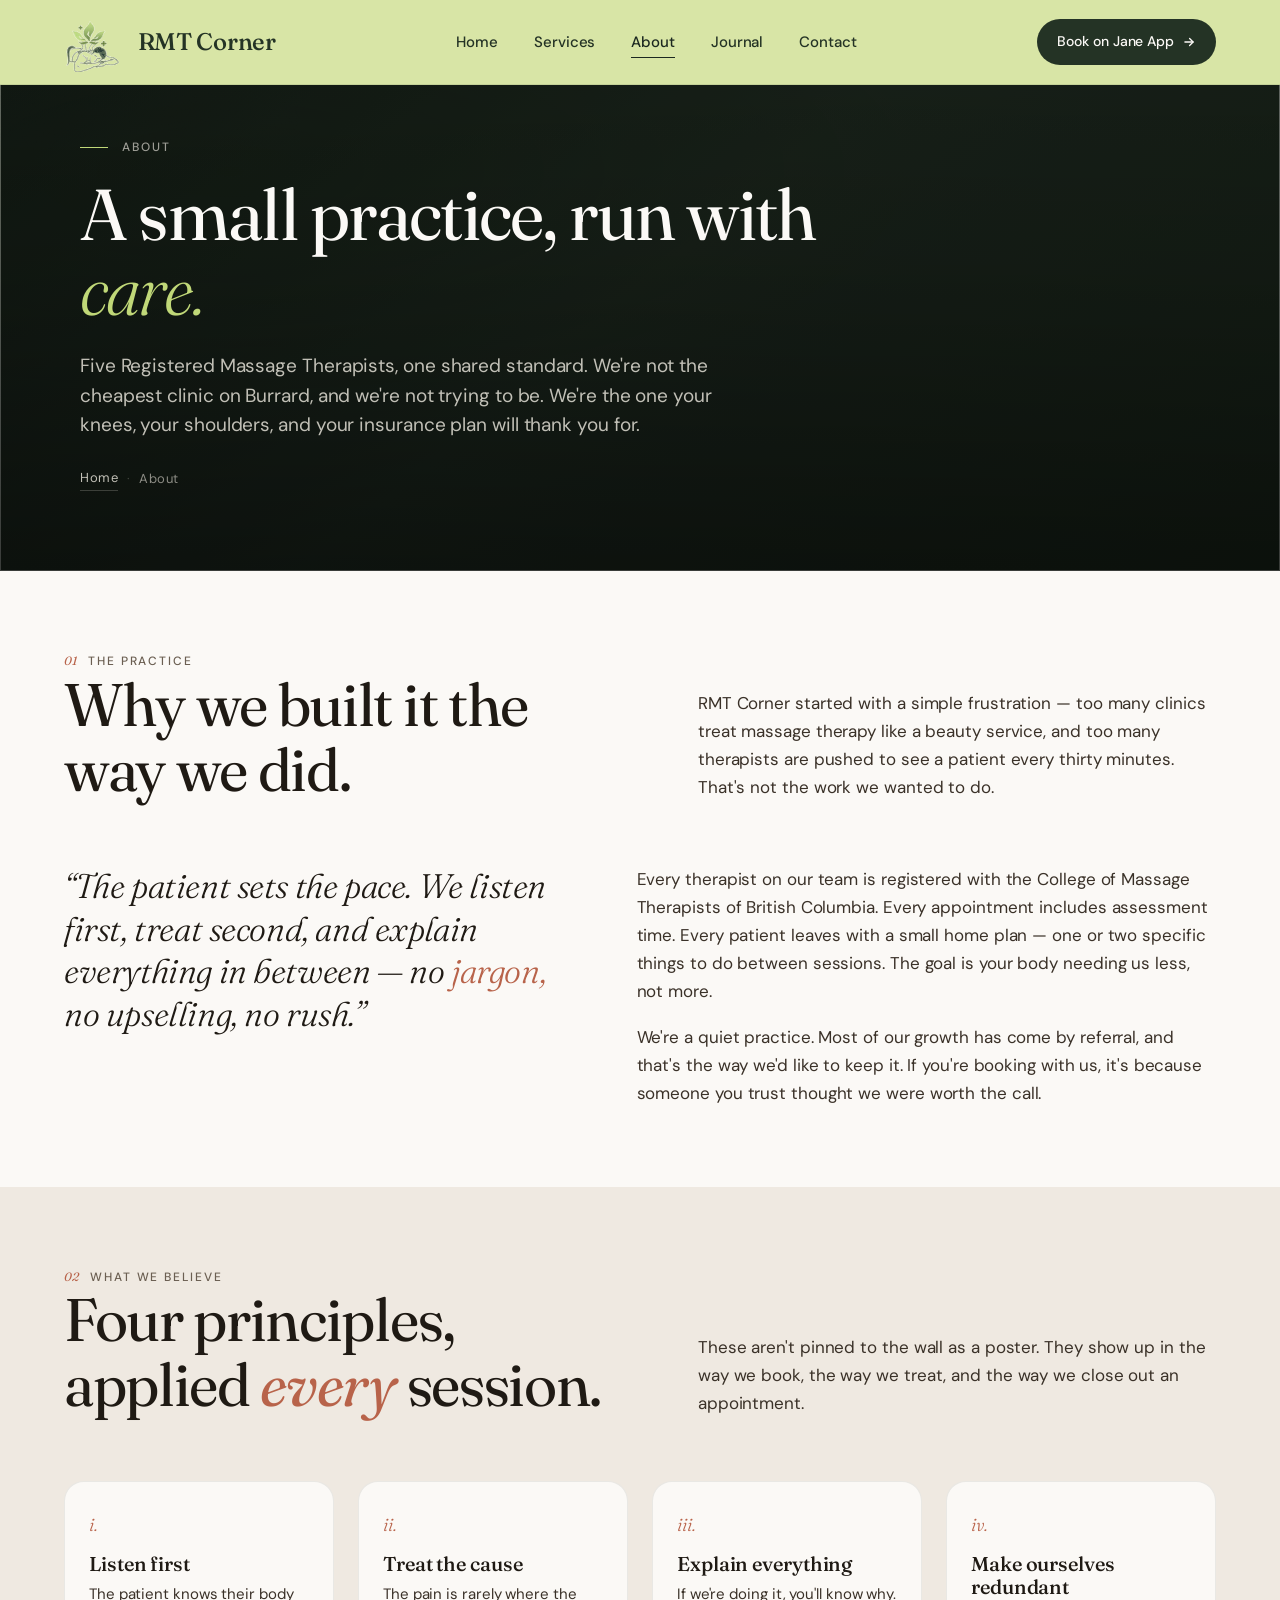
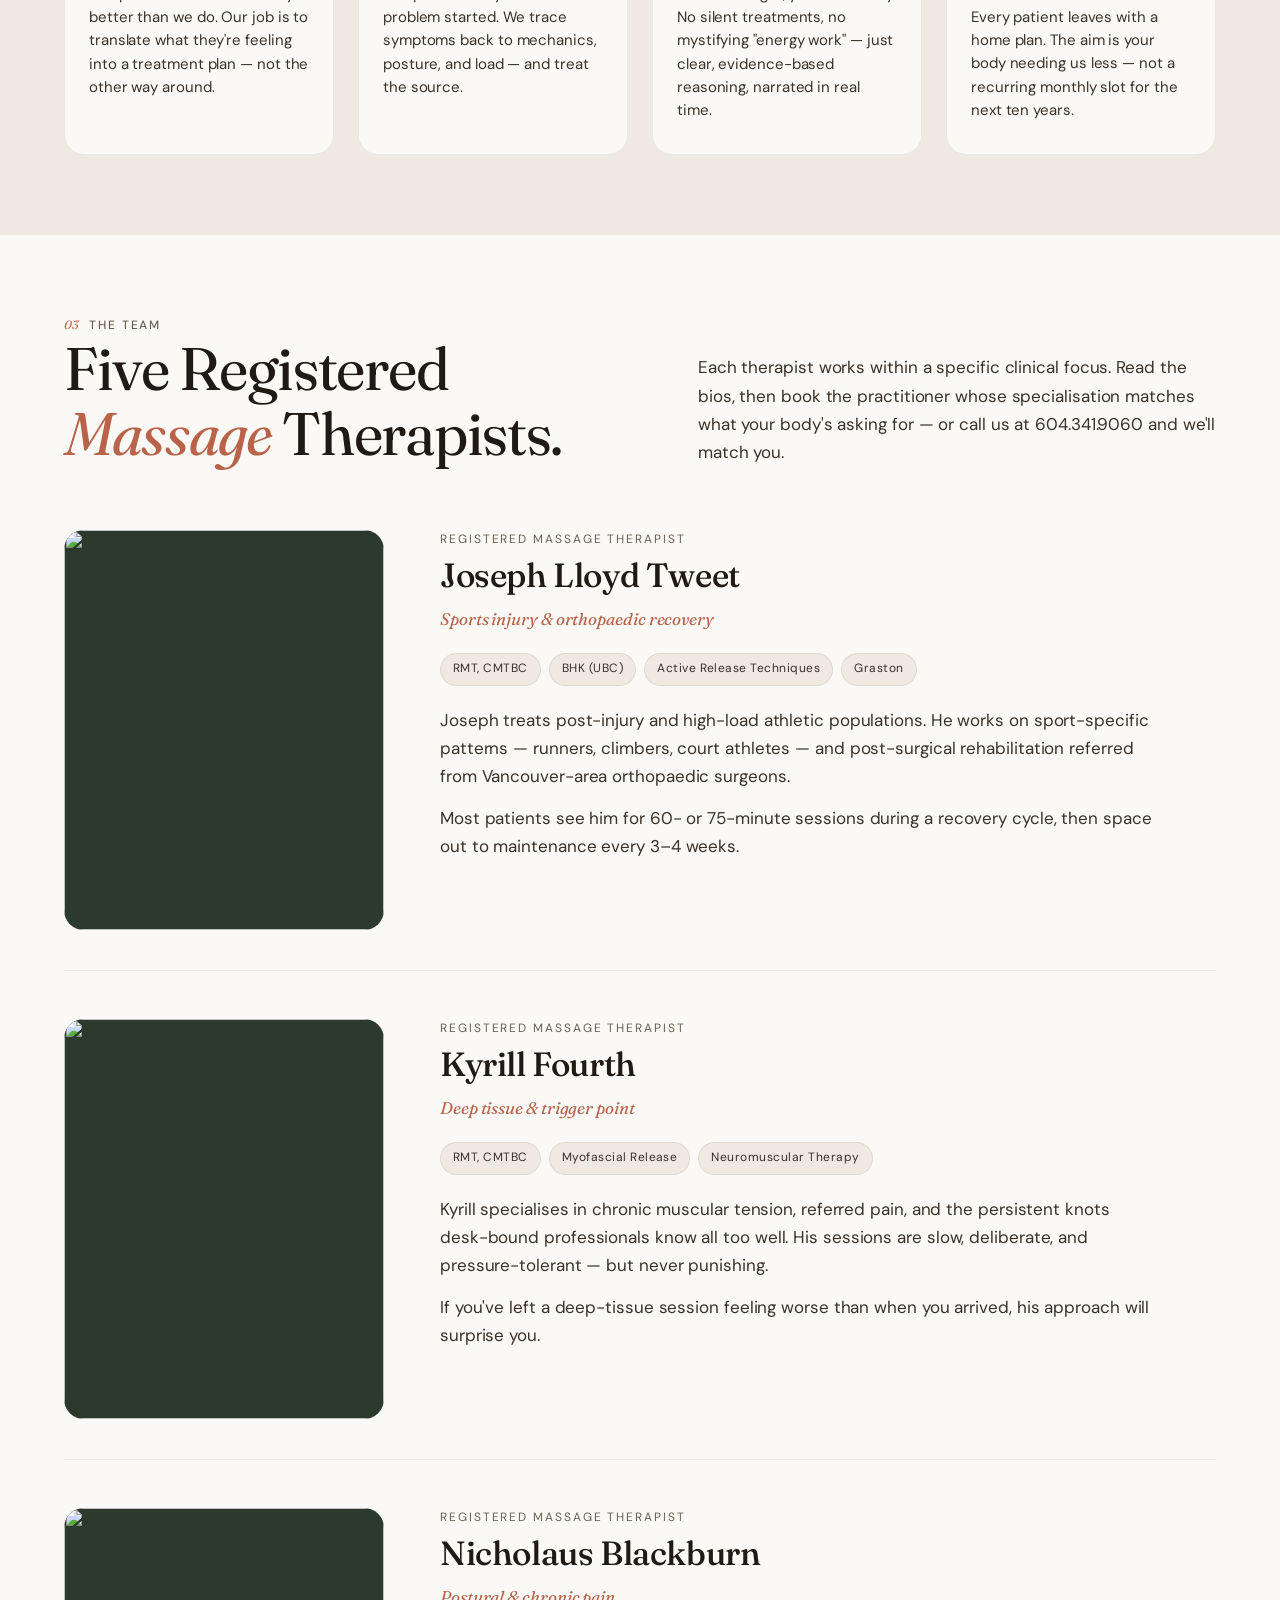
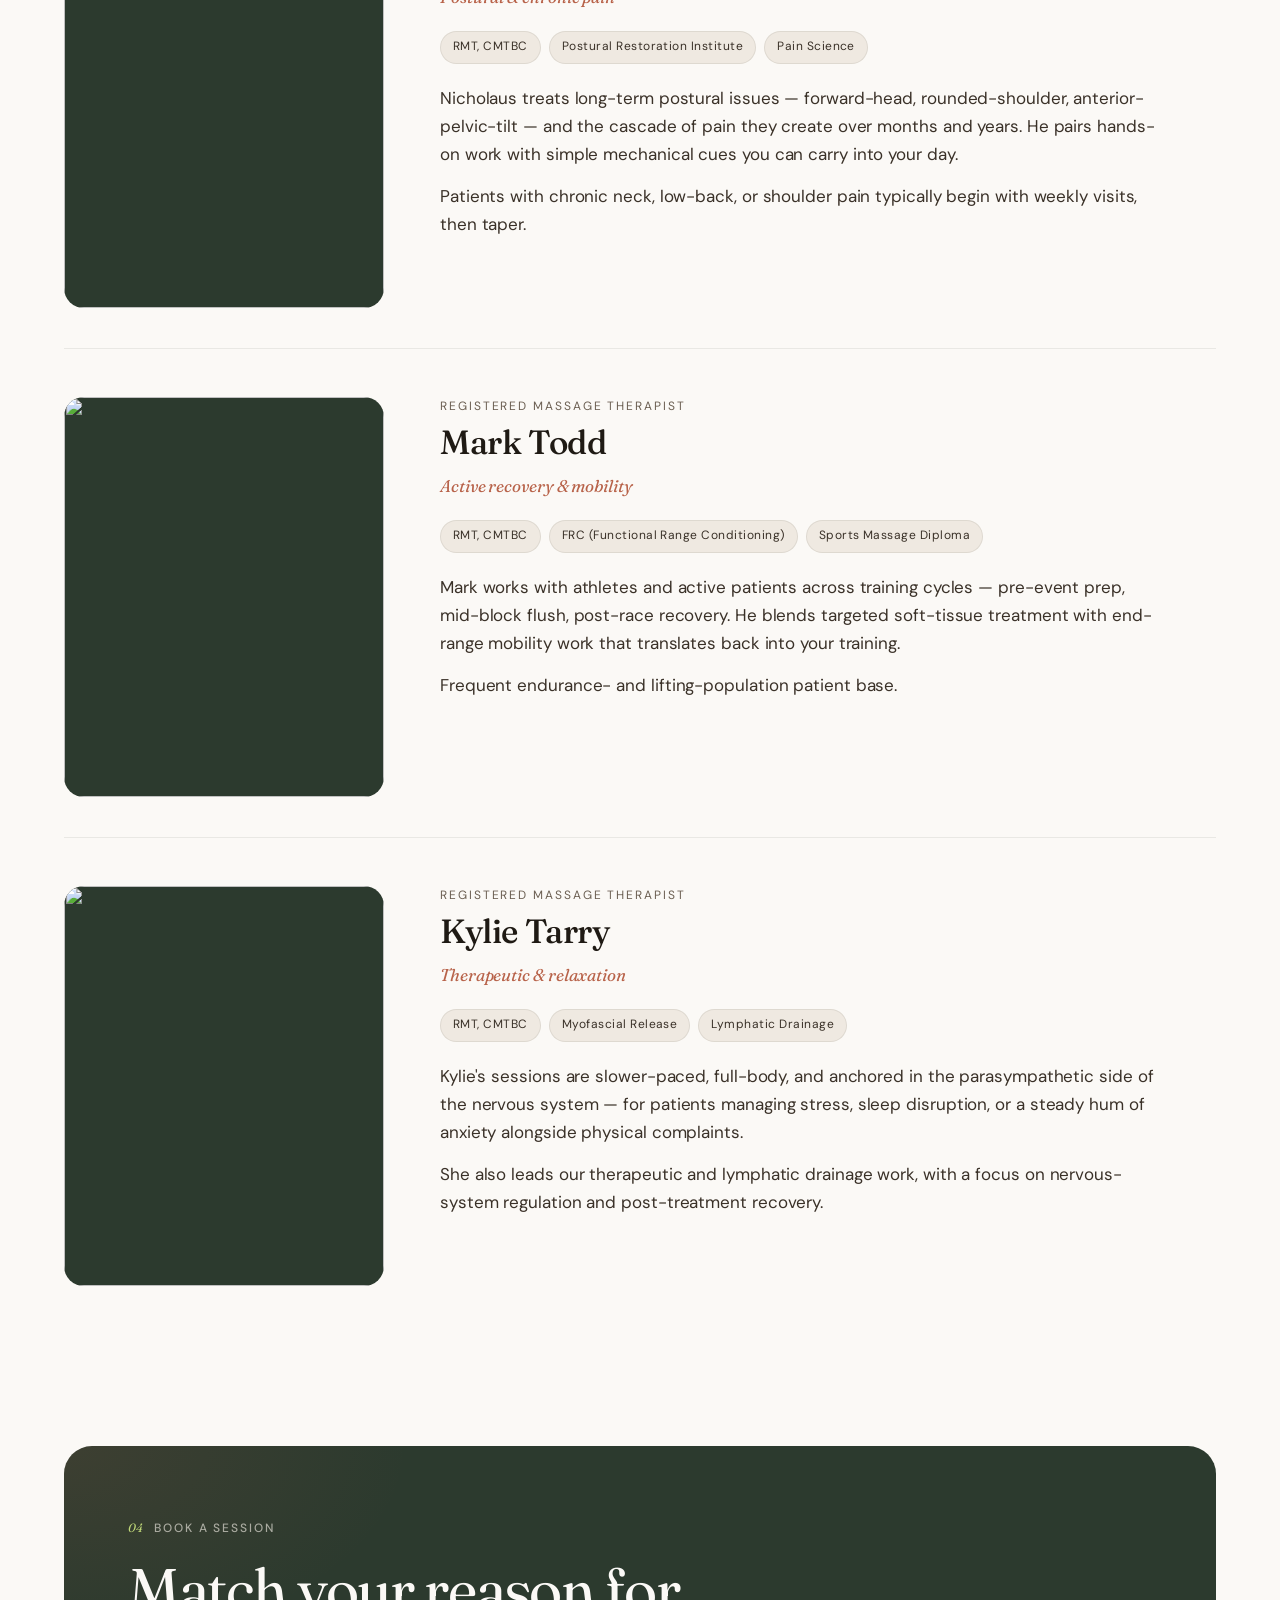
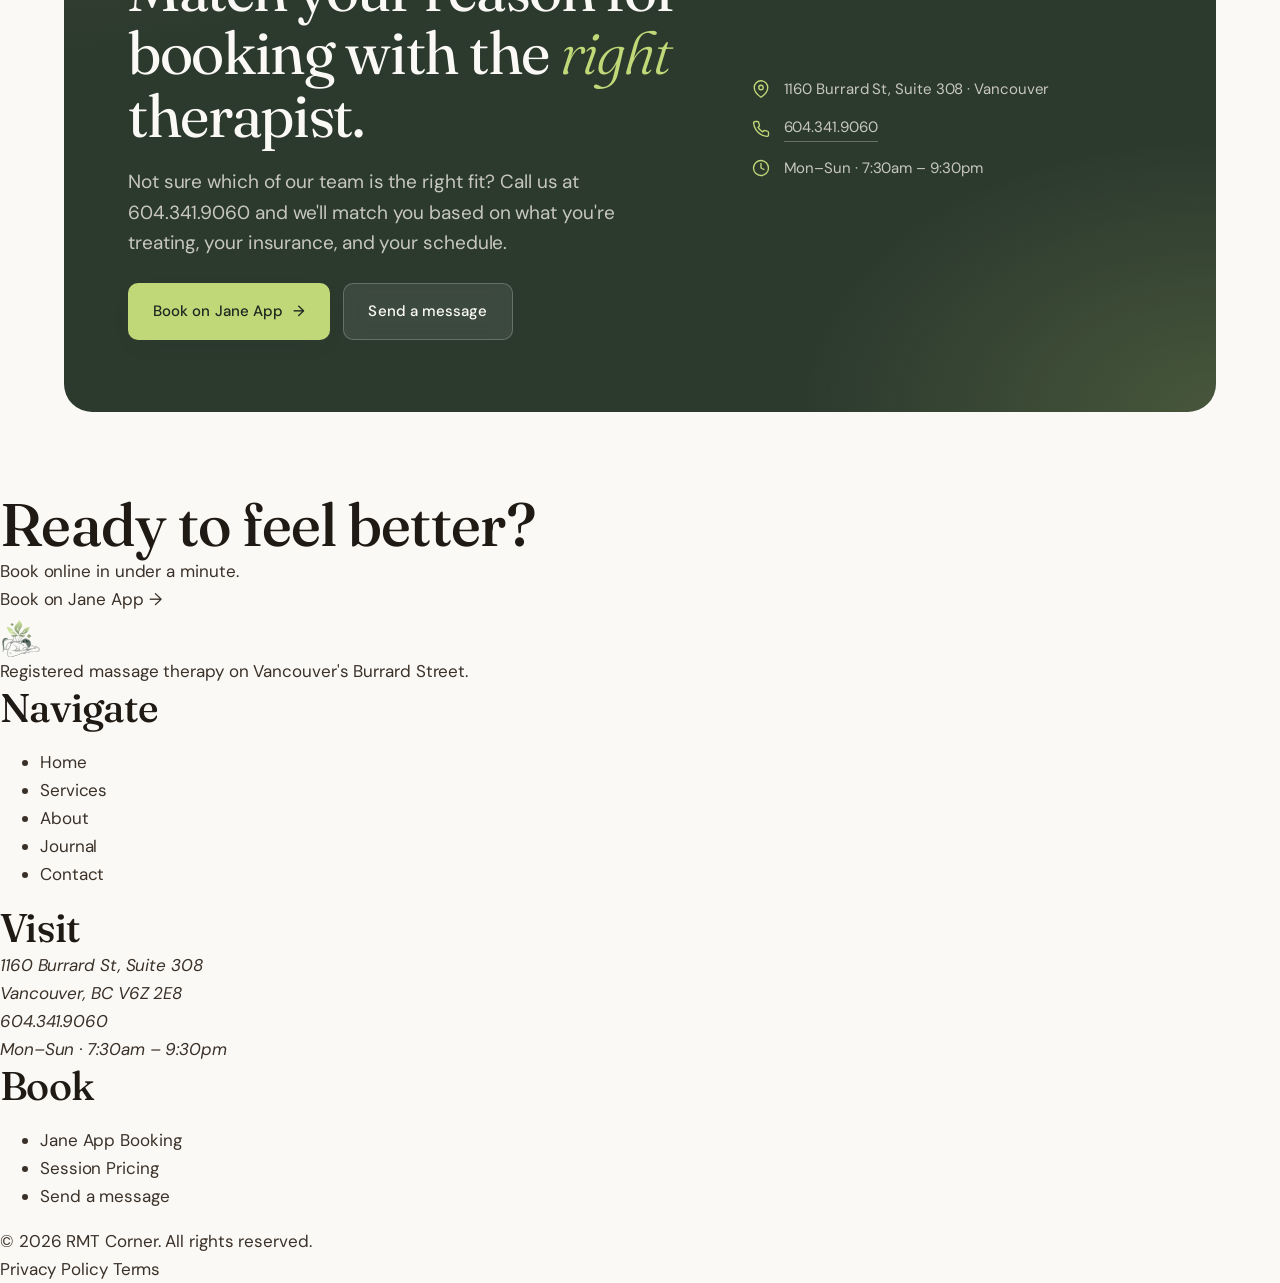
==== commit e75da3d8: "services updated" ====
--- a/about.html
+++ b/about.html
@@ -291,12 +291,12 @@
               <p class="focus">Therapeutic &amp; relaxation</p>
               <ul class="credentials">
                 <li>RMT, CMTBC</li>
-                <li>Pre &amp; Post-Natal Certified</li>
+                <li>Myofascial Release</li>
                 <li>Lymphatic Drainage</li>
               </ul>
               <div class="bio">
                 <p>Kylie's sessions are slower-paced, full-body, and anchored in the parasympathetic side of the nervous system — for patients managing stress, sleep disruption, or a steady hum of anxiety alongside physical complaints.</p>
-                <p>She's also our pre- and post-natal practitioner, with side-lying positioning and gentle pelvic and lumbar work.</p>
+                <p>She also leads our therapeutic and lymphatic drainage work, with a focus on nervous-system regulation and post-treatment recovery.</p>
               </div>
             </div>
           </article>
--- a/styles.css
+++ b/styles.css
@@ -1376,6 +1376,206 @@
 }
 
 /* ============================================================
+   BLOG — media thumbs (photo + video)
+   ============================================================ */
+.thumb--media {
+  position: relative;
+  overflow: hidden;
+  background: var(--ink-700);
+}
+.thumb-photo,
+.thumb-video {
+  position: absolute; inset: 0;
+  width: 100%; height: 100%;
+  object-fit: cover; object-position: center;
+  display: block;
+  transform: scale(1.02);
+  transition: transform 600ms var(--ease-soft), filter 400ms var(--ease-soft);
+  filter: saturate(0.95);
+}
+.thumb-video { background: #1c1f1b; }
+.blog-card:hover .thumb-photo { transform: scale(1.06); }
+.blog-card:hover .thumb-video { transform: scale(1.04); }
+
+.thumb-scrim {
+  position: absolute; inset: 0;
+  background:
+    linear-gradient(to top, rgba(20,24,18,0.55) 0%, rgba(20,24,18,0.05) 50%, rgba(20,24,18,0.0) 100%),
+    radial-gradient(ellipse at 30% 30%, rgba(44,58,46,0.0) 50%, rgba(20,24,18,0.18) 100%);
+  pointer-events: none;
+}
+.thumb-no {
+  position: absolute;
+  left: 0.85rem; bottom: 0.7rem;
+  font-family: var(--font-display); font-style: italic;
+  font-size: 1.5rem; font-weight: 300;
+  color: rgba(255,255,255,0.78);
+  letter-spacing: -0.01em;
+  text-shadow: 0 1px 8px rgba(0,0,0,0.35);
+}
+
+/* Featured video — Ken Burns drift on the poster while video loads/falls back */
+.blog-featured.is-video .thumb {
+  aspect-ratio: 16 / 11;
+}
+@media (min-width: 768px) {
+  .blog-featured.is-video .thumb { aspect-ratio: 4 / 3; }
+}
+.blog-featured .thumb-video {
+  animation: kenburns 22s ease-in-out infinite alternate;
+}
+@keyframes kenburns {
+  0%   { transform: scale(1.02) translate3d(0, 0, 0); }
+  100% { transform: scale(1.10) translate3d(-1.5%, -1%, 0); }
+}
+
+/* Media badge (Story / Video pill, top-left) */
+.media-badge {
+  position: absolute;
+  top: 0.85rem; left: 0.85rem;
+  display: inline-flex; align-items: center; gap: 0.4rem;
+  padding: 0.32rem 0.65rem 0.32rem 0.55rem;
+  background: rgba(20, 24, 18, 0.55);
+  backdrop-filter: blur(6px);
+  -webkit-backdrop-filter: blur(6px);
+  border: 1px solid rgba(255,255,255,0.18);
+  border-radius: var(--r-pill);
+  color: var(--bone-50);
+  font-size: 0.7rem; font-weight: 500;
+  letter-spacing: 0.08em; text-transform: uppercase;
+}
+.media-badge .dot {
+  width: 6px; height: 6px; border-radius: 50%;
+  background: var(--leaf-500, #C0D878);
+  box-shadow: 0 0 0 0 rgba(192,216,120,0.7);
+  animation: live-pulse 2s ease-out infinite;
+}
+.media-badge--video .dot { background: #E8AE6A; box-shadow: 0 0 0 0 rgba(232,174,106,0.7); }
+@keyframes live-pulse {
+  0%   { box-shadow: 0 0 0 0 rgba(192,216,120,0.6); }
+  70%  { box-shadow: 0 0 0 6px rgba(192,216,120,0); }
+  100% { box-shadow: 0 0 0 0 rgba(192,216,120,0); }
+}
+
+/* Inline video card — play button overlay */
+.thumb--video .play-btn {
+  position: absolute;
+  top: 50%; left: 50%;
+  transform: translate(-50%, -50%);
+  width: 56px; height: 56px;
+  border-radius: 50%;
+  border: 1px solid rgba(255,255,255,0.7);
+  background: rgba(20,24,18,0.42);
+  backdrop-filter: blur(8px);
+  -webkit-backdrop-filter: blur(8px);
+  color: #fff;
+  display: grid; place-items: center;
+  cursor: pointer;
+  transition: transform 280ms var(--ease-soft), background 280ms var(--ease-soft), border-color 280ms var(--ease-soft);
+}
+.thumb--video .play-btn svg { width: 22px; height: 22px; transform: translateX(1px); }
+.blog-card--video:hover .play-btn {
+  transform: translate(-50%, -50%) scale(1.06);
+  background: rgba(192,216,120,0.92);
+  border-color: rgba(192,216,120,0.92);
+  color: var(--ink-700);
+}
+.thumb--video .play-btn:focus-visible {
+  outline: 2px solid var(--leaf-500, #C0D878);
+  outline-offset: 4px;
+}
+
+/* ============================================================
+   "From the clinic" photo strip
+   ============================================================ */
+.clinic-strip {
+  margin: 0 0 3rem;
+  padding: 1.5rem 0 0.25rem;
+}
+.clinic-strip-head {
+  display: flex; flex-direction: column; gap: 0.4rem;
+  margin-bottom: 1.25rem;
+}
+@media (min-width: 768px) {
+  .clinic-strip-head {
+    flex-direction: row; align-items: baseline; justify-content: space-between;
+    gap: 2rem;
+  }
+}
+.clinic-strip-deck {
+  font-family: var(--font-display); font-style: italic; font-weight: 300;
+  font-size: 1.05rem; line-height: 1.35;
+  color: var(--text-secondary);
+  margin: 0; max-width: 38ch;
+}
+.clinic-strip-rail {
+  display: grid;
+  grid-auto-flow: column;
+  grid-auto-columns: 60%;
+  gap: 0.85rem;
+  overflow-x: auto;
+  scroll-snap-type: x mandatory;
+  -webkit-overflow-scrolling: touch;
+  padding-bottom: 0.5rem;
+  scrollbar-width: thin;
+  scrollbar-color: rgba(0,0,0,0.18) transparent;
+}
+@media (min-width: 640px) { .clinic-strip-rail { grid-auto-columns: 38%; gap: 1rem; } }
+@media (min-width: 1024px) {
+  .clinic-strip-rail {
+    grid-auto-flow: initial;
+    grid-template-columns: repeat(5, 1fr);
+    overflow-x: visible;
+    gap: 1rem;
+  }
+}
+.clinic-strip-rail::-webkit-scrollbar { height: 6px; }
+.clinic-strip-rail::-webkit-scrollbar-thumb { background: rgba(0,0,0,0.16); border-radius: 6px; }
+
+.clinic-strip-item {
+  position: relative;
+  margin: 0;
+  scroll-snap-align: start;
+  border-radius: var(--r-md);
+  overflow: hidden;
+  background: var(--bone-200);
+  isolation: isolate;
+}
+.clinic-strip-item img {
+  display: block;
+  width: 100%;
+  aspect-ratio: 3 / 4;
+  object-fit: cover; object-position: center;
+  transform: scale(1.02);
+  transition: transform 500ms var(--ease-soft);
+}
+.clinic-strip-item:hover img { transform: scale(1.06); }
+.clinic-strip-item figcaption {
+  position: absolute;
+  left: 0.65rem; bottom: 0.55rem;
+  padding: 0.28rem 0.55rem;
+  background: rgba(20,24,18,0.5);
+  backdrop-filter: blur(6px);
+  -webkit-backdrop-filter: blur(6px);
+  border-radius: var(--r-pill);
+  font-size: 0.68rem; letter-spacing: 0.06em;
+  text-transform: uppercase;
+  color: var(--bone-50);
+  font-weight: 500;
+}
+
+/* Reduced-motion: stop autoplay/animation pulses */
+@media (prefers-reduced-motion: reduce) {
+  .thumb-photo,
+  .thumb-video,
+  .clinic-strip-item img { transition: none; transform: none; }
+  .blog-featured .thumb-video { animation: none; }
+  .media-badge .dot { animation: none; }
+  /* Pause autoplay videos as a courtesy — browsers do not honor this automatically. */
+  .thumb-video { animation-play-state: paused; }
+}
+
+/* ============================================================
    CONTACT — info card + map
    ============================================================ */
 .contact-grid {
@@ -1483,3 +1683,258 @@
     to { opacity: 1; transform: translateY(0); }
   }
 }
+
+/* ============================================================
+   ARTICLE PAGE — long-form journal posts
+   ============================================================ */
+
+/* Article hero — sand surface, no background image; the photo sits below in the prose. */
+.article-hero {
+  background: var(--bg-sand);
+  border-bottom: 1px solid var(--border-hairline);
+  padding: 5rem 1.5rem 3rem;
+}
+@media (min-width: 768px)  { .article-hero { padding: 7rem 2.5rem 3.5rem; } }
+@media (min-width: 1280px) { .article-hero { padding: 8rem 4rem 4rem; } }
+
+.article-hero-inner {
+  max-width: 56rem;
+  margin-inline: auto;
+}
+
+.article-eyebrow {
+  display: inline-flex; align-items: center; gap: 0.85rem;
+  font-size: var(--fs-eyebrow); font-weight: 500;
+  letter-spacing: 0.18em; text-transform: uppercase;
+  color: var(--text-secondary);
+  margin: 0 0 1.5rem;
+}
+.article-eyebrow .pip { width: 28px; height: 1px; background: var(--leaf-600); }
+.article-eyebrow .cat { color: var(--forest-700); }
+
+.article-title {
+  font-family: var(--font-display); font-weight: 400;
+  font-size: clamp(2rem, 1.4rem + 3vw, 3.75rem);
+  line-height: 1.06; letter-spacing: -0.025em;
+  color: var(--text-primary);
+  margin: 0 0 1.25rem;
+  max-width: 22ch;
+}
+.article-title em { font-style: italic; font-weight: 300; color: var(--clay-500); }
+
+.article-deck {
+  font-family: var(--font-display); font-weight: 300;
+  font-size: clamp(1.125rem, 1rem + 0.6vw, 1.375rem);
+  line-height: 1.45;
+  color: var(--text-body);
+  max-width: 56ch;
+  margin: 0 0 2.25rem;
+}
+
+.article-meta {
+  display: flex; flex-wrap: wrap; align-items: center;
+  gap: 0.85rem 1.5rem;
+  font-size: 0.8125rem; letter-spacing: 0.06em; text-transform: uppercase;
+  color: var(--text-secondary);
+  border-top: 1px solid var(--border-hairline);
+  padding-top: 1.25rem;
+}
+.article-meta .author { color: var(--text-primary); font-weight: 500; letter-spacing: 0.04em; }
+.article-meta .dot { width: 4px; height: 4px; border-radius: 50%; background: var(--ink-300); }
+
+/* Cover photo between hero and prose */
+.article-cover {
+  max-width: 72rem;
+  margin: 0 auto;
+  padding: 0 1.5rem;
+}
+@media (min-width: 768px)  { .article-cover { padding: 0 2.5rem; } }
+@media (min-width: 1280px) { .article-cover { padding: 0 4rem; } }
+.article-cover-frame {
+  position: relative;
+  border-radius: var(--r-lg);
+  overflow: hidden;
+  aspect-ratio: 16 / 9;
+  background: var(--bone-200);
+  margin-top: -2rem;
+  box-shadow: var(--shadow-card);
+}
+.article-cover-frame img {
+  position: absolute; inset: 0;
+  width: 100%; height: 100%;
+  object-fit: cover; object-position: center;
+}
+.article-cover-caption {
+  margin: 0.85rem 0 0;
+  font-size: 0.8125rem;
+  color: var(--text-secondary);
+  font-style: italic;
+  text-align: center;
+}
+
+/* Prose container — the long-form body. */
+.prose {
+  max-width: 40rem;
+  margin: 3rem auto 0;
+  padding: 0 1.5rem;
+  font-family: var(--font-body);
+  font-size: var(--fs-body-lg);
+  line-height: 1.72;
+  color: var(--text-body);
+}
+@media (min-width: 768px) { .prose { margin-top: 4rem; padding: 0 2rem; } }
+
+.prose > p,
+.prose > ul,
+.prose > ol,
+.prose > h2,
+.prose > h3,
+.prose > blockquote,
+.prose > figure,
+.prose > .pull,
+.prose > hr {
+  margin: 0 0 1.5rem;
+}
+.prose > h2 + p,
+.prose > h3 + p { margin-top: 0; }
+
+.prose p:first-of-type::first-letter {
+  font-family: var(--font-display);
+  font-weight: 400;
+  font-size: 4.25rem;
+  line-height: 0.85;
+  float: left;
+  padding: 0.35rem 0.65rem 0 0;
+  color: var(--forest-700);
+}
+
+.prose h2 {
+  font-family: var(--font-display); font-weight: 500;
+  font-size: clamp(1.5rem, 1.25rem + 1vw, 2rem);
+  line-height: 1.18; letter-spacing: -0.018em;
+  color: var(--text-primary);
+  margin-top: 2.75rem;
+}
+.prose h2 em { font-style: italic; font-weight: 300; color: var(--clay-500); }
+
+.prose h3 {
+  font-family: var(--font-display); font-weight: 500;
+  font-size: clamp(1.25rem, 1.1rem + 0.5vw, 1.5rem);
+  line-height: 1.22; letter-spacing: -0.012em;
+  color: var(--text-primary);
+  margin-top: 2rem;
+}
+
+.prose strong { color: var(--text-primary); font-weight: 600; }
+.prose em { font-style: italic; }
+
+.prose a {
+  color: var(--forest-700);
+  text-decoration: none;
+  border-bottom: 1px solid rgba(44, 58, 46, 0.35);
+  transition: border-color var(--dur-fast) var(--ease-soft), color var(--dur-fast) var(--ease-soft);
+}
+.prose a:hover { color: var(--forest-600); border-bottom-color: currentColor; }
+.prose a:focus-visible {
+  outline: 2px solid var(--leaf-600); outline-offset: 3px;
+  border-radius: 2px;
+}
+
+.prose ul, .prose ol {
+  padding-left: 1.5rem;
+}
+.prose li { margin-bottom: 0.5rem; }
+.prose li::marker { color: var(--leaf-600); }
+
+.prose blockquote,
+.prose .pull {
+  font-family: var(--font-display);
+  font-weight: 300;
+  font-style: italic;
+  font-size: clamp(1.375rem, 1.2rem + 0.8vw, 1.75rem);
+  line-height: 1.32;
+  color: var(--text-primary);
+  border-left: 2px solid var(--leaf-600);
+  padding: 0.25rem 0 0.25rem 1.5rem;
+  margin: 2.5rem 0 2.5rem -0.5rem;
+  max-width: 36rem;
+}
+.prose blockquote p { margin: 0; }
+.prose blockquote cite {
+  display: block;
+  margin-top: 0.85rem;
+  font-family: var(--font-body); font-style: normal;
+  font-size: 0.8125rem; letter-spacing: 0.06em; text-transform: uppercase;
+  color: var(--text-secondary);
+}
+
+.prose hr {
+  border: 0;
+  border-top: 1px solid var(--border-soft);
+  width: 4rem;
+  margin: 2.5rem 0;
+}
+
+/* Callout panel — practical box inside prose */
+.prose .callout {
+  background: var(--bg-sand);
+  border-radius: var(--r-md);
+  padding: 1.25rem 1.5rem;
+  margin: 2rem 0;
+  font-size: var(--fs-body);
+  line-height: 1.65;
+}
+.prose .callout p { margin: 0 0 0.75rem; }
+.prose .callout p:last-child { margin: 0; }
+.prose .callout .callout-label {
+  display: block;
+  font-family: var(--font-body);
+  font-size: 0.7rem; font-weight: 600;
+  letter-spacing: 0.16em; text-transform: uppercase;
+  color: var(--forest-700);
+  margin-bottom: 0.5rem;
+}
+
+/* Author footer — appears at end of article */
+.article-end {
+  max-width: 40rem;
+  margin: 3rem auto 0;
+  padding: 2rem 1.5rem 0;
+  border-top: 1px solid var(--border-hairline);
+}
+.article-end .signoff {
+  font-family: var(--font-display); font-style: italic;
+  font-size: 1.125rem; color: var(--text-body);
+  margin: 0 0 0.85rem;
+}
+.article-end .author-block {
+  display: flex; align-items: center; gap: 1rem;
+  font-size: 0.875rem; color: var(--text-secondary);
+}
+.article-end .author-block strong { color: var(--text-primary); font-weight: 600; }
+
+/* Related strip at end of article */
+.related-strip {
+  margin-top: 4rem;
+  padding: 3rem 1.5rem 0;
+  border-top: 1px solid var(--border-hairline);
+}
+@media (min-width: 768px) { .related-strip { padding: 4rem 2.5rem 0; } }
+.related-strip-inner {
+  max-width: var(--container);
+  margin-inline: auto;
+}
+.related-strip h2 {
+  font-family: var(--font-display); font-weight: 500;
+  font-size: clamp(1.5rem, 1.25rem + 1vw, 2rem);
+  line-height: 1.18; letter-spacing: -0.018em;
+  color: var(--text-primary);
+  margin: 0 0 1.5rem;
+}
+.related-grid {
+  display: grid; gap: 1.25rem;
+  grid-template-columns: 1fr;
+}
+@media (min-width: 640px)  { .related-grid { grid-template-columns: repeat(2, 1fr); gap: 1.5rem; } }
+@media (min-width: 1024px) { .related-grid { grid-template-columns: repeat(3, 1fr); gap: 2rem; } }
+
